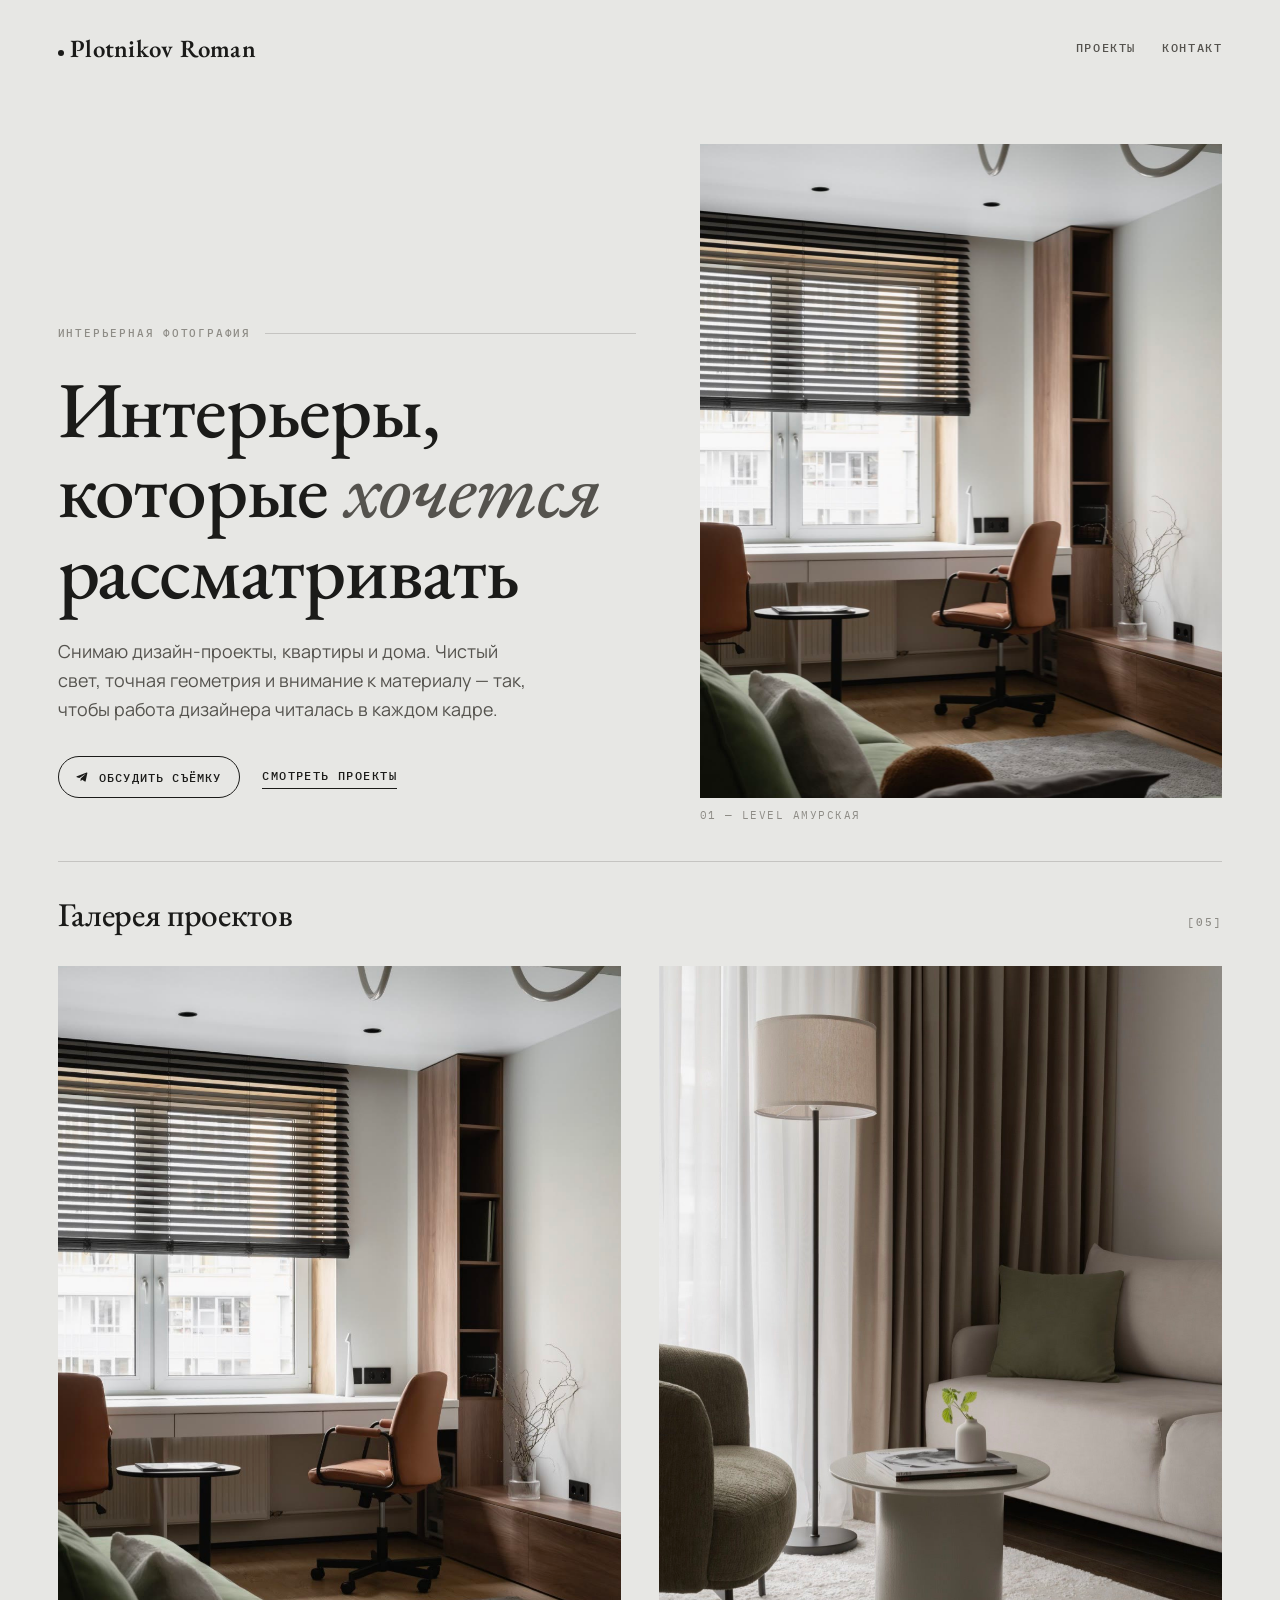
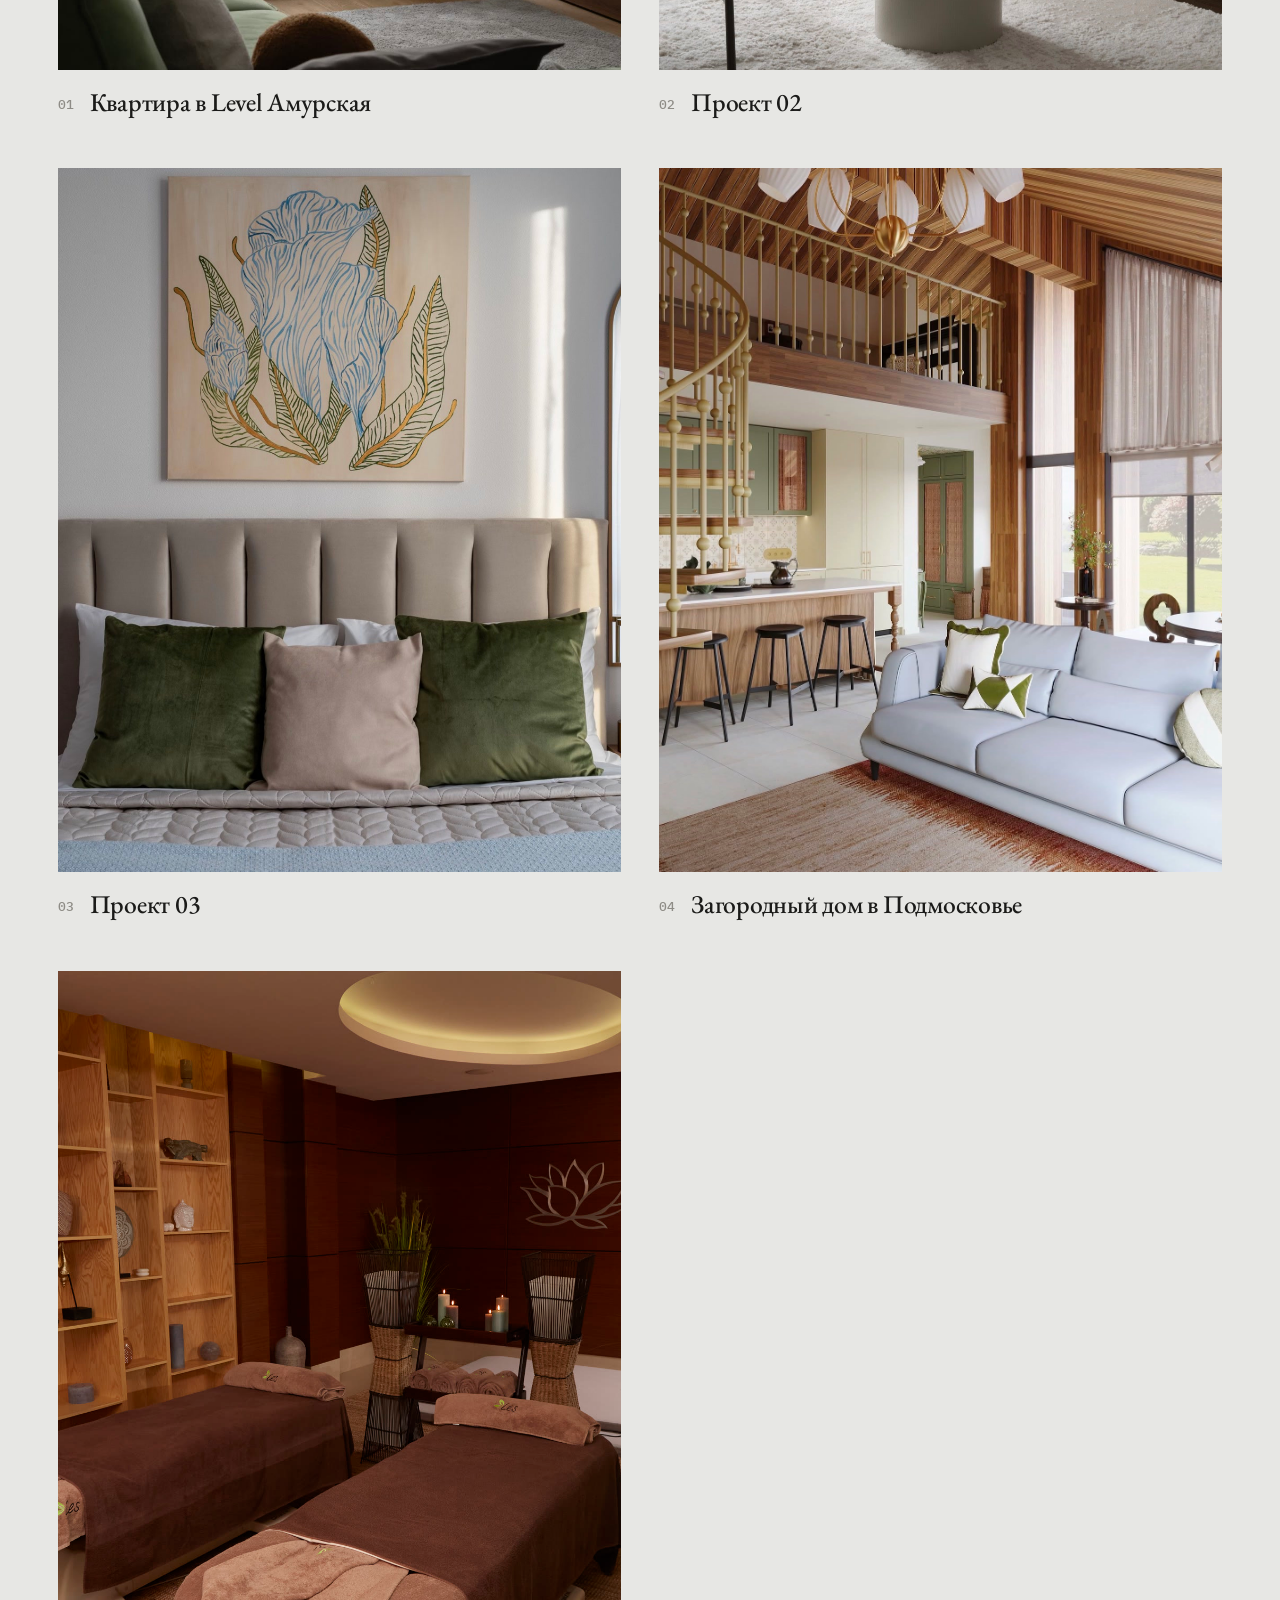
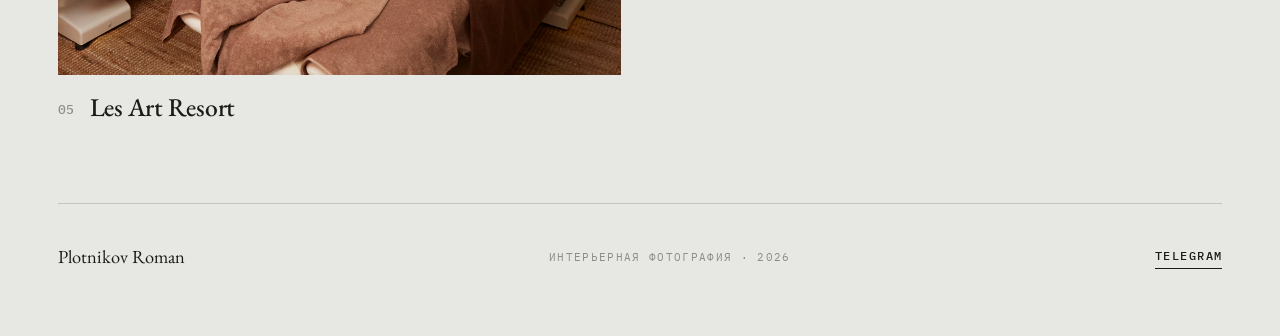
==== home/index.html @ 726be014 "/home: gallery of 5 projects, per-album orientation, section+footer - "Галерея проектов"; footer wor" ====
<!doctype html>
<html lang="ru">
<head>
<meta charset="utf-8">
<meta name="viewport" content="width=device-width, initial-scale=1">
<title>Plotnikov — интерьерная фотография</title>
<meta name="description" content="Интерьерная фотография: съёмка дизайн-проектов, квартир и интерьеров. Свет, геометрия, материал.">
<meta name="robots" content="noindex">
<link rel="preconnect" href="https://fonts.googleapis.com">
<link rel="preconnect" href="https://fonts.gstatic.com" crossorigin>
<link rel="stylesheet" href="https://fonts.googleapis.com/css2?family=EB+Garamond:ital,wght@0,400;0,500;0,600;1,400&family=IBM+Plex+Mono:wght@400;500&family=Manrope:wght@300;400;500;600&display=swap">
<style>
:root{
  --bg:#E7E7E4; --surface:#F2F2F0; --ink:#1B1B19; --ink-2:#55534E; --muted:#8E8C86;
  --line:rgba(20,18,15,.16); --line-2:rgba(20,18,15,.085);
  --serif:"EB Garamond",Georgia,serif;
  --sans:"Manrope",-apple-system,BlinkMacSystemFont,"Segoe UI",sans-serif;
  --mono:"IBM Plex Mono",ui-monospace,monospace;
  --ease:cubic-bezier(.22,.61,.36,1);
  --gut:clamp(20px,4.5vw,64px);
}
*{box-sizing:border-box}
html{-webkit-text-size-adjust:100%}
body{margin:0;background:var(--bg);color:var(--ink);font-family:var(--sans);font-weight:400;line-height:1.62;-webkit-font-smoothing:antialiased;overflow-x:hidden}
img{display:block;max-width:100%}
a{color:inherit;text-decoration:none}
h1,h2,h3{margin:0;font-weight:500;letter-spacing:-.01em}
:focus-visible{outline:2px solid var(--ink);outline-offset:3px}
.wrap{max-width:1280px;margin:0 auto;padding:0 var(--gut)}
.mono{font-family:var(--mono);font-size:.7rem;font-weight:500;letter-spacing:.16em;text-transform:uppercase;color:var(--muted)}
.serif{font-family:var(--serif)}
.rule{height:1px;background:var(--line);border:0;margin:0}

/* ===== masthead ===== */
.mast{display:flex;align-items:center;justify-content:space-between;padding:28px 0 22px;gap:16px}
.mast__brand{font-family:var(--serif);font-size:1.55rem;font-weight:600;letter-spacing:.01em}
.mast__brand a{display:inline-flex;align-items:baseline;gap:.5ch}
.mast__brand .dot{width:6px;height:6px;border-radius:50%;background:var(--ink);display:inline-block;transform:translateY(-1px)}
.mast__nav{display:flex;gap:26px;align-items:center}
.mast__nav a{font-family:var(--mono);font-size:.72rem;font-weight:500;letter-spacing:.14em;text-transform:uppercase;color:var(--ink-2);transition:color .2s}
.mast__nav a:hover{color:var(--ink)}

/* ===== hero ===== */
.hero{display:grid;grid-template-columns:1.05fr .95fr;gap:clamp(28px,5vw,72px);align-items:end;padding:clamp(30px,6vh,78px) 0 clamp(38px,7vh,90px)}
.hero__eye{margin-bottom:26px;display:flex;align-items:center;gap:14px}
.hero__eye::after{content:"";flex:1;height:1px;background:var(--line)}
.hero h1{font-family:var(--serif);font-weight:500;font-size:clamp(2.5rem,6.2vw,5.1rem);line-height:1.02;letter-spacing:-.015em;text-wrap:balance}
.hero h1 em{font-style:italic;color:var(--ink-2)}
.hero__lead{margin-top:26px;max-width:44ch;color:var(--ink-2);font-size:clamp(1rem,1.4vw,1.16rem)}
.hero__cta{margin-top:32px;display:flex;align-items:center;gap:22px;flex-wrap:wrap}
.hero__fig{position:relative}
.hero__fig img{width:100%;aspect-ratio:4/5;object-fit:cover;filter:saturate(1.03)}
.hero__cap{position:absolute;left:0;bottom:-26px;font-family:var(--mono);font-size:.66rem;letter-spacing:.14em;text-transform:uppercase;color:var(--muted)}

.link-underline{font-family:var(--mono);font-size:.74rem;font-weight:500;letter-spacing:.12em;text-transform:uppercase;color:var(--ink);position:relative;padding-bottom:4px}
.link-underline::after{content:"";position:absolute;left:0;right:0;bottom:0;height:1px;background:var(--ink);transform:scaleX(1);transform-origin:right;transition:transform .4s var(--ease)}
.link-underline:hover::after{transform:scaleX(0)}
.btn{display:inline-flex;align-items:center;gap:10px;font-family:var(--mono);font-size:.74rem;font-weight:500;letter-spacing:.1em;text-transform:uppercase;border:1px solid var(--ink);color:var(--ink);border-radius:999px;padding:.85em 1.5em;transition:background .25s,color .25s}
.btn:hover{background:var(--ink);color:var(--bg)}
.btn svg{width:1.05em;height:1.05em}

/* ===== projects ===== */
.sec-head{display:flex;align-items:baseline;justify-content:space-between;gap:16px;padding:26px 0 24px;border-top:1px solid var(--line)}
.sec-head h2{font-family:var(--serif);font-size:clamp(1.5rem,2.6vw,2.1rem);font-weight:500}
.projects{display:grid;grid-template-columns:repeat(2,1fr);gap:clamp(30px,4vw,56px) clamp(24px,3vw,44px);padding-bottom:clamp(50px,9vh,96px)}
.pcard{cursor:pointer;display:block;background:none;border:0;padding:0;font:inherit;color:inherit;text-align:left}
.pcard__ph{position:relative;overflow:hidden;background:var(--surface);aspect-ratio:4/5}
.pcard__ph img{width:100%;height:100%;object-fit:cover;transition:transform 1s var(--ease);filter:saturate(1.02)}
.pcard:hover .pcard__ph img{transform:scale(1.05)}
.pcard__ph .view{position:absolute;left:16px;bottom:16px;font-family:var(--mono);font-size:.68rem;letter-spacing:.12em;text-transform:uppercase;color:#fff;background:rgba(20,18,15,.55);backdrop-filter:blur(4px);padding:.5em .9em;border-radius:999px;opacity:0;transform:translateY(6px);transition:opacity .35s,transform .35s}
.pcard:hover .pcard__ph .view{opacity:1;transform:none}
.pcard__meta{display:grid;grid-template-columns:auto 1fr;gap:16px;align-items:start;margin-top:18px}
.pcard__idx{font-family:var(--mono);font-size:.82rem;font-weight:500;color:var(--muted);padding-top:6px}
.pcard__title{font-family:var(--serif);font-size:clamp(1.4rem,2vw,1.75rem);font-weight:500;line-height:1.15}
.pcard__sub{margin-top:6px;font-family:var(--mono);font-size:.7rem;letter-spacing:.12em;text-transform:uppercase;color:var(--muted)}
.pcard--soon{cursor:default}
.pcard--soon .pcard__ph{display:flex;align-items:center;justify-content:center;border:1px solid var(--line);background:transparent}
.pcard--soon .ph-txt{font-family:var(--mono);font-size:.72rem;letter-spacing:.14em;text-transform:uppercase;color:var(--muted)}

/* ===== footer ===== */
.foot{border-top:1px solid var(--line);padding:38px 0 64px;display:flex;flex-wrap:wrap;gap:18px 30px;align-items:center;justify-content:space-between}
.foot__l{font-family:var(--serif);font-size:1.15rem}
.foot__meta{font-family:var(--mono);font-size:.7rem;letter-spacing:.12em;text-transform:uppercase;color:var(--muted)}

/* ===== album view ===== */
#view{display:none}
body.in-album #home{display:none}
body.in-album #view{display:block}
.v-back{display:inline-flex;align-items:center;gap:10px;font-family:var(--mono);font-size:.72rem;font-weight:500;letter-spacing:.14em;text-transform:uppercase;color:var(--ink-2);padding:30px 0 0;transition:gap .25s,color .2s}
.v-back:hover{color:var(--ink);gap:14px}
.v-back svg{width:16px;height:16px}
.v-head{padding:34px 0 34px;display:grid;grid-template-columns:1fr;gap:0;border-bottom:1px solid var(--line);margin-bottom:clamp(24px,4vw,44px)}
.v-head .v-idx{margin-bottom:16px}
.v-head h1{font-family:var(--serif);font-size:clamp(2rem,4.4vw,3.4rem);font-weight:500;line-height:1.05;max-width:16ch}
.v-head .v-meta{margin:20px 0 0;font-family:var(--mono);font-size:.72rem;letter-spacing:.12em;text-transform:uppercase;color:var(--muted);display:flex;gap:22px;flex-wrap:wrap}
.v-head p{color:var(--ink-2);max-width:56ch;font-size:clamp(1rem,1.3vw,1.12rem);margin:22px 0 0}
.gallery{display:grid;grid-template-columns:repeat(2,1fr);gap:clamp(12px,1.5vw,20px);padding-bottom:24px}
.gallery figure{margin:0;position:relative;overflow:hidden;background:var(--surface);cursor:zoom-in;aspect-ratio:var(--ar,3/4)}
.gallery img{width:100%;height:100%;object-fit:cover;transition:transform 1s var(--ease)}
.gallery figure:hover img{transform:scale(1.04)}
.gallery figcaption{position:absolute;top:12px;left:12px;font-family:var(--mono);font-size:.64rem;letter-spacing:.1em;color:#fff;mix-blend-mode:difference;opacity:.85}
.v-cta{border-top:1px solid var(--line);margin-top:14px;padding:clamp(40px,7vh,72px) 0 clamp(56px,9vh,96px);text-align:center}
.v-cta h3{font-family:var(--serif);font-size:clamp(1.5rem,3vw,2.2rem);font-weight:500;margin-bottom:20px}

/* ===== lightbox ===== */
.lb{position:fixed;inset:0;z-index:100;background:rgba(22,20,16,.95);display:none;align-items:center;justify-content:center;padding:26px}
.lb.open{display:flex}
.lb img{max-width:92vw;max-height:88vh;object-fit:contain;box-shadow:0 30px 90px rgba(0,0,0,.55)}
.lb__btn{position:absolute;top:50%;transform:translateY(-50%);width:50px;height:50px;border-radius:50%;border:1px solid rgba(255,255,255,.3);background:transparent;color:#fff;cursor:pointer;display:flex;align-items:center;justify-content:center;transition:background .2s,border-color .2s}
.lb__btn:hover{background:rgba(255,255,255,.14);border-color:rgba(255,255,255,.6)}
.lb__btn svg{width:20px;height:20px}
.lb__prev{left:22px}.lb__next{right:22px}
.lb__close{top:22px;right:24px;transform:none;width:44px;height:44px}
.lb__count{position:absolute;bottom:24px;left:0;right:0;text-align:center;font-family:var(--mono);font-size:.72rem;letter-spacing:.18em;color:rgba(255,255,255,.7)}

/* ===== motion ===== */
[data-r]{opacity:0;transform:translateY(22px);transition:opacity .9s var(--ease),transform .9s var(--ease)}
[data-r].in{opacity:1;transform:none}
.load [data-load]{opacity:0;transform:translateY(16px)}
.load-go [data-load]{opacity:1;transform:none;transition:opacity 1s var(--ease),transform 1s var(--ease)}
[data-load="2"]{transition-delay:.08s!important}[data-load="3"]{transition-delay:.16s!important}[data-load="4"]{transition-delay:.24s!important}

@media (max-width:860px){
  .hero{grid-template-columns:1fr;gap:34px;align-items:start;padding-top:18px}
  .hero__fig{max-width:460px}
  .projects{grid-template-columns:1fr;gap:34px}
  .gallery{grid-template-columns:1fr;gap:12px}
  .mast__nav{gap:18px}
}
@media (max-width:520px){
  .hero__cta{gap:16px}
  .lb__prev{left:8px}.lb__next{right:8px}.lb__btn{width:42px;height:42px}
}
@media (prefers-reduced-motion:reduce){*{animation:none!important;transition:none!important}[data-r],.load [data-load]{opacity:1;transform:none}}
</style>
</head>
<body class="load">

<!-- ===================== HOME ===================== -->
<div id="home">
  <div class="wrap">
    <header class="mast">
      <div class="mast__brand" data-load="1"><a href="#" id="brandLink"><span class="dot"></span>Plotnikov Roman</a></div>
      <nav class="mast__nav" data-load="1">
        <a href="#projects">Проекты</a>
        <a href="https://t.me/akookoo" target="_blank" rel="noopener">Контакт</a>
      </nav>
    </header>
  </div>

  <div class="wrap">
    <section class="hero">
      <div>
        <div class="hero__eye mono" data-load="2">Интерьерная фотография</div>
        <h1 data-load="2">Интерьеры, которые <em>хочется</em> рассматривать</h1>
        <p class="hero__lead" data-load="3">Снимаю дизайн-проекты, квартиры и дома. Чистый свет, точная геометрия и внимание к материалу — так, чтобы работа дизайнера читалась в каждом кадре.</p>
        <div class="hero__cta" data-load="4">
          <a class="btn" href="https://t.me/akookoo" target="_blank" rel="noopener">
            <svg viewBox="0 0 24 24" fill="currentColor"><path d="M21.9 4.3 18.7 19.5c-.24 1.06-.87 1.32-1.76.82l-4.86-3.58-2.35 2.26c-.26.26-.48.48-.98.48l.35-4.94 9-8.13c.39-.35-.09-.54-.6-.2L6.4 13.4l-4.8-1.5c-1.04-.33-1.06-1.04.22-1.54L20.6 2.9c.87-.32 1.63.2 1.3 1.4z"/></svg>
            Обсудить съёмку
          </a>
          <a class="link-underline" href="#projects">Смотреть проекты</a>
        </div>
      </div>
      <figure class="hero__fig" data-load="3" style="margin:0">
        <img src="img/foto-01.jpg" alt="Интерьер — кабинет-ниша у окна">
        <figcaption class="hero__cap">01 — Level Амурская</figcaption>
      </figure>
    </section>
  </div>

  <div class="wrap" id="projects">
    <div class="sec-head">
      <h2>Галерея проектов</h2>
      <span class="mono" id="pCount"></span>
    </div>
    <div class="projects" id="projectsGrid"></div>
  </div>

  <div class="wrap">
    <footer class="foot">
      <div class="foot__l">Plotnikov Roman</div>
      <div class="foot__meta">Интерьерная фотография · <span id="year"></span></div>
      <a class="link-underline" href="https://t.me/akookoo" target="_blank" rel="noopener">Telegram</a>
    </footer>
  </div>
</div>

<!-- ===================== ALBUM VIEW ===================== -->
<div id="view">
  <div class="wrap">
    <a class="v-back" href="#projects" id="backBtn">
      <svg viewBox="0 0 24 24" fill="none" stroke="currentColor" stroke-width="1.6" stroke-linecap="round" stroke-linejoin="round"><path d="M19 12H5M11 6l-6 6 6 6"/></svg>
      Все проекты
    </a>
    <div class="v-head">
      <div class="v-idx mono" id="vIdx"></div>
      <h1 id="vTitle"></h1>
      <div class="v-meta" id="vMeta"></div>
      <p id="vDesc"></p>
    </div>
    <div class="gallery" id="gallery"></div>
    <div class="v-cta">
      <h3>Съёмки под ключ</h3>
      <a class="btn" href="https://t.me/akookoo" target="_blank" rel="noopener">
        <svg viewBox="0 0 24 24" fill="currentColor"><path d="M21.9 4.3 18.7 19.5c-.24 1.06-.87 1.32-1.76.82l-4.86-3.58-2.35 2.26c-.26.26-.48.48-.98.48l.35-4.94 9-8.13c.39-.35-.09-.54-.6-.2L6.4 13.4l-4.8-1.5c-1.04-.33-1.06-1.04.22-1.54L20.6 2.9c.87-.32 1.63.2 1.3 1.4z"/></svg>
        Написать в Telegram
      </a>
    </div>
  </div>
</div>

<!-- ===================== LIGHTBOX ===================== -->
<div class="lb" id="lb" aria-hidden="true">
  <button class="lb__btn lb__close" id="lbClose" aria-label="Закрыть"><svg viewBox="0 0 24 24" fill="none" stroke="currentColor" stroke-width="1.6" stroke-linecap="round"><path d="M6 6l12 12M18 6L6 18"/></svg></button>
  <button class="lb__btn lb__prev" id="lbPrev" aria-label="Предыдущий кадр"><svg viewBox="0 0 24 24" fill="none" stroke="currentColor" stroke-width="1.6" stroke-linecap="round" stroke-linejoin="round"><path d="M15 6l-6 6 6 6"/></svg></button>
  <img id="lbImg" alt="">
  <button class="lb__btn lb__next" id="lbNext" aria-label="Следующий кадр"><svg viewBox="0 0 24 24" fill="none" stroke="currentColor" stroke-width="1.6" stroke-linecap="round" stroke-linejoin="round"><path d="M9 6l6 6-6 6"/></svg></button>
  <div class="lb__count" id="lbCount"></div>
</div>

<script>
(function(){
  var ALBUMS=[
    { slug:'level-amurskaya', idx:'01', title:'Квартира в Level Амурская', ratio:'3/4', meta:[], desc:'',
      cover:'img/foto-01.jpg',
      photos:['img/foto-01.jpg','img/foto-02.jpg','img/foto-03.jpg','img/foto-04.jpg','img/foto-05.jpg','img/foto-06.jpg','img/foto-07.jpg','img/foto-08.jpg','img/foto-09.jpg'] },
    { slug:'project-2', idx:'02', title:'Проект 02', ratio:'3/4', meta:[], desc:'',
      cover:'img/p1-01.jpg',
      photos:['img/p1-01.jpg','img/p1-02.jpg','img/p1-03.jpg','img/p1-04.jpg'] },
    { slug:'project-3', idx:'03', title:'Проект 03', ratio:'3/2', meta:[], desc:'',
      cover:'img/p2-01.jpg',
      photos:['img/p2-01.jpg','img/p2-02.jpg','img/p2-03.jpg','img/p2-04.jpg'] },
    { slug:'zagorodnyy-dom', idx:'04', title:'Загородный дом в Подмосковье', ratio:'4/5', meta:[], desc:'',
      cover:'img/p3-01.jpg',
      photos:['img/p3-01.jpg','img/p3-02.jpg','img/p3-03.jpg','img/p3-04.jpg','img/p3-05.jpg','img/p3-06.jpg','img/p3-07.jpg','img/p3-08.jpg'] },
    { slug:'les-art-resort', idx:'05', title:'Les Art Resort', ratio:'3/2', meta:[], desc:'',
      cover:'img/les-05.jpg',
      photos:['img/les-01.jpg','img/les-02.jpg','img/les-03.jpg','img/les-04.jpg','img/les-05.jpg','img/les-06.jpg','img/les-07.jpg','img/les-08.jpg','img/les-09.jpg','img/les-10.jpg','img/les-11.jpg','img/les-12.jpg'] }
  ];

  var grid=document.getElementById('projectsGrid'), gallery=document.getElementById('gallery');
  document.getElementById('year').textContent=new Date().getFullYear();
  document.getElementById('pCount').textContent='['+String(ALBUMS.length).padStart(2,'0')+']';

  ALBUMS.forEach(function(a){
    var b=document.createElement('a');
    b.className='pcard'; b.href='#/'+a.slug; b.setAttribute('data-r','');
    b.innerHTML='<div class="pcard__ph"><img loading="lazy" src="'+a.cover+'" alt="'+a.title+'"><span class="view">Смотреть проект →</span></div>'+
      '<div class="pcard__meta"><div class="pcard__idx">'+a.idx+'</div><div>'+
      '<h3 class="pcard__title">'+a.title+'</h3>'+
      ((a.meta&&a.meta.length)?'<div class="pcard__sub">'+a.meta.join(' · ')+'</div>':'')+'</div></div>';
    grid.appendChild(b);
  });

  /* ROUTER */
  var rm=matchMedia('(prefers-reduced-motion:reduce)').matches, cur=null;
  function bySlug(s){for(var i=0;i<ALBUMS.length;i++)if(ALBUMS[i].slug===s)return ALBUMS[i];return null;}
  function openAlbum(a){
    cur=a;
    gallery.style.setProperty('--ar',a.ratio||'3/4');
    document.getElementById('vIdx').textContent='Проект '+a.idx;
    document.getElementById('vTitle').textContent=a.title;
    var vm=document.getElementById('vMeta');
    if(a.meta&&a.meta.length){vm.innerHTML=a.meta.map(function(m){return '<span>'+m+'</span>';}).join('');vm.style.display='';}else{vm.innerHTML='';vm.style.display='none';}
    var vd=document.getElementById('vDesc');
    if(a.desc){vd.textContent=a.desc;vd.style.display='';}else{vd.textContent='';vd.style.display='none';}
    gallery.innerHTML='';
    a.photos.forEach(function(src,i){
      var fig=document.createElement('figure');
      fig.innerHTML='<img loading="lazy" src="'+src+'" alt="'+a.title+' — кадр '+(i+1)+'"><figcaption>'+String(i+1).padStart(2,'0')+'</figcaption>';
      fig.addEventListener('click',function(){openLB(i);});
      gallery.appendChild(fig);
    });
    document.body.classList.add('in-album'); window.scrollTo(0,0);
  }
  function showHome(){document.body.classList.remove('in-album');cur=null;}
  function route(){
    var h=location.hash.replace(/^#\/?/,''); var a=bySlug(h);
    if(a)openAlbum(a);
    else{showHome();if(h==='projects'){var el=document.getElementById('projects');if(el)setTimeout(function(){el.scrollIntoView({behavior:rm?'auto':'smooth'});},30);}}
  }
  window.addEventListener('hashchange',route); route();

  /* smooth in-page nav (prevents native anchor teleport) */
  function goProjects(){
    var wasAlbum=document.body.classList.contains('in-album');
    if(wasAlbum)showHome();
    if(location.hash!=='#projects'&&history.replaceState)history.replaceState(null,'','#projects');
    var el=document.getElementById('projects');
    if(el)setTimeout(function(){el.scrollIntoView({behavior:rm?'auto':'smooth',block:'start'});},wasAlbum?60:0);
  }
  Array.prototype.forEach.call(document.querySelectorAll('a[href="#projects"]'),function(a){
    a.addEventListener('click',function(e){e.preventDefault();goProjects();});
  });
  var brandLink=document.getElementById('brandLink');
  if(brandLink)brandLink.addEventListener('click',function(e){e.preventDefault();if(document.body.classList.contains('in-album'))showHome();if(history.replaceState)history.replaceState(null,'',location.pathname+location.search);window.scrollTo({top:0,behavior:rm?'auto':'smooth'});});

  /* LIGHTBOX */
  var lb=document.getElementById('lb'), lbImg=document.getElementById('lbImg'), lbCount=document.getElementById('lbCount'), idx=0;
  function render(){if(!cur)return;idx=(idx+cur.photos.length)%cur.photos.length;lbImg.src=cur.photos[idx];lbImg.alt=cur.title+' — кадр '+(idx+1);lbCount.textContent=String(idx+1).padStart(2,'0')+' / '+String(cur.photos.length).padStart(2,'0');}
  function openLB(i){if(!cur)return;idx=i;render();lb.classList.add('open');lb.setAttribute('aria-hidden','false');document.body.style.overflow='hidden';}
  function closeLB(){lb.classList.remove('open');lb.setAttribute('aria-hidden','true');document.body.style.overflow='';}
  function next(){idx++;render();} function prev(){idx--;render();}
  document.getElementById('lbClose').addEventListener('click',closeLB);
  document.getElementById('lbNext').addEventListener('click',function(e){e.stopPropagation();next();});
  document.getElementById('lbPrev').addEventListener('click',function(e){e.stopPropagation();prev();});
  lb.addEventListener('click',function(e){if(e.target===lb)closeLB();});
  document.addEventListener('keydown',function(e){if(!lb.classList.contains('open'))return;if(e.key==='Escape')closeLB();else if(e.key==='ArrowRight')next();else if(e.key==='ArrowLeft')prev();});

  /* motion */
  function revealAll(){document.body.classList.add('load-go');document.querySelectorAll('[data-r]').forEach(function(el){el.classList.add('in');});}
  if(rm){revealAll();}
  else{
    requestAnimationFrame(function(){document.body.classList.add('load-go');});
    if('IntersectionObserver' in window){
      var io=new IntersectionObserver(function(es){es.forEach(function(en){if(en.isIntersecting){en.target.classList.add('in');io.unobserve(en.target);}});},{threshold:.12,rootMargin:'0px 0px -6% 0px'});
      document.querySelectorAll('[data-r]').forEach(function(el){io.observe(el);});
    }else{document.querySelectorAll('[data-r]').forEach(function(el){el.classList.add('in');});}
    /* safety net: never leave content invisible (background tabs pause rAF + IntersectionObserver) */
    setTimeout(revealAll,1400);
  }
})();
</script>
</body>
</html>
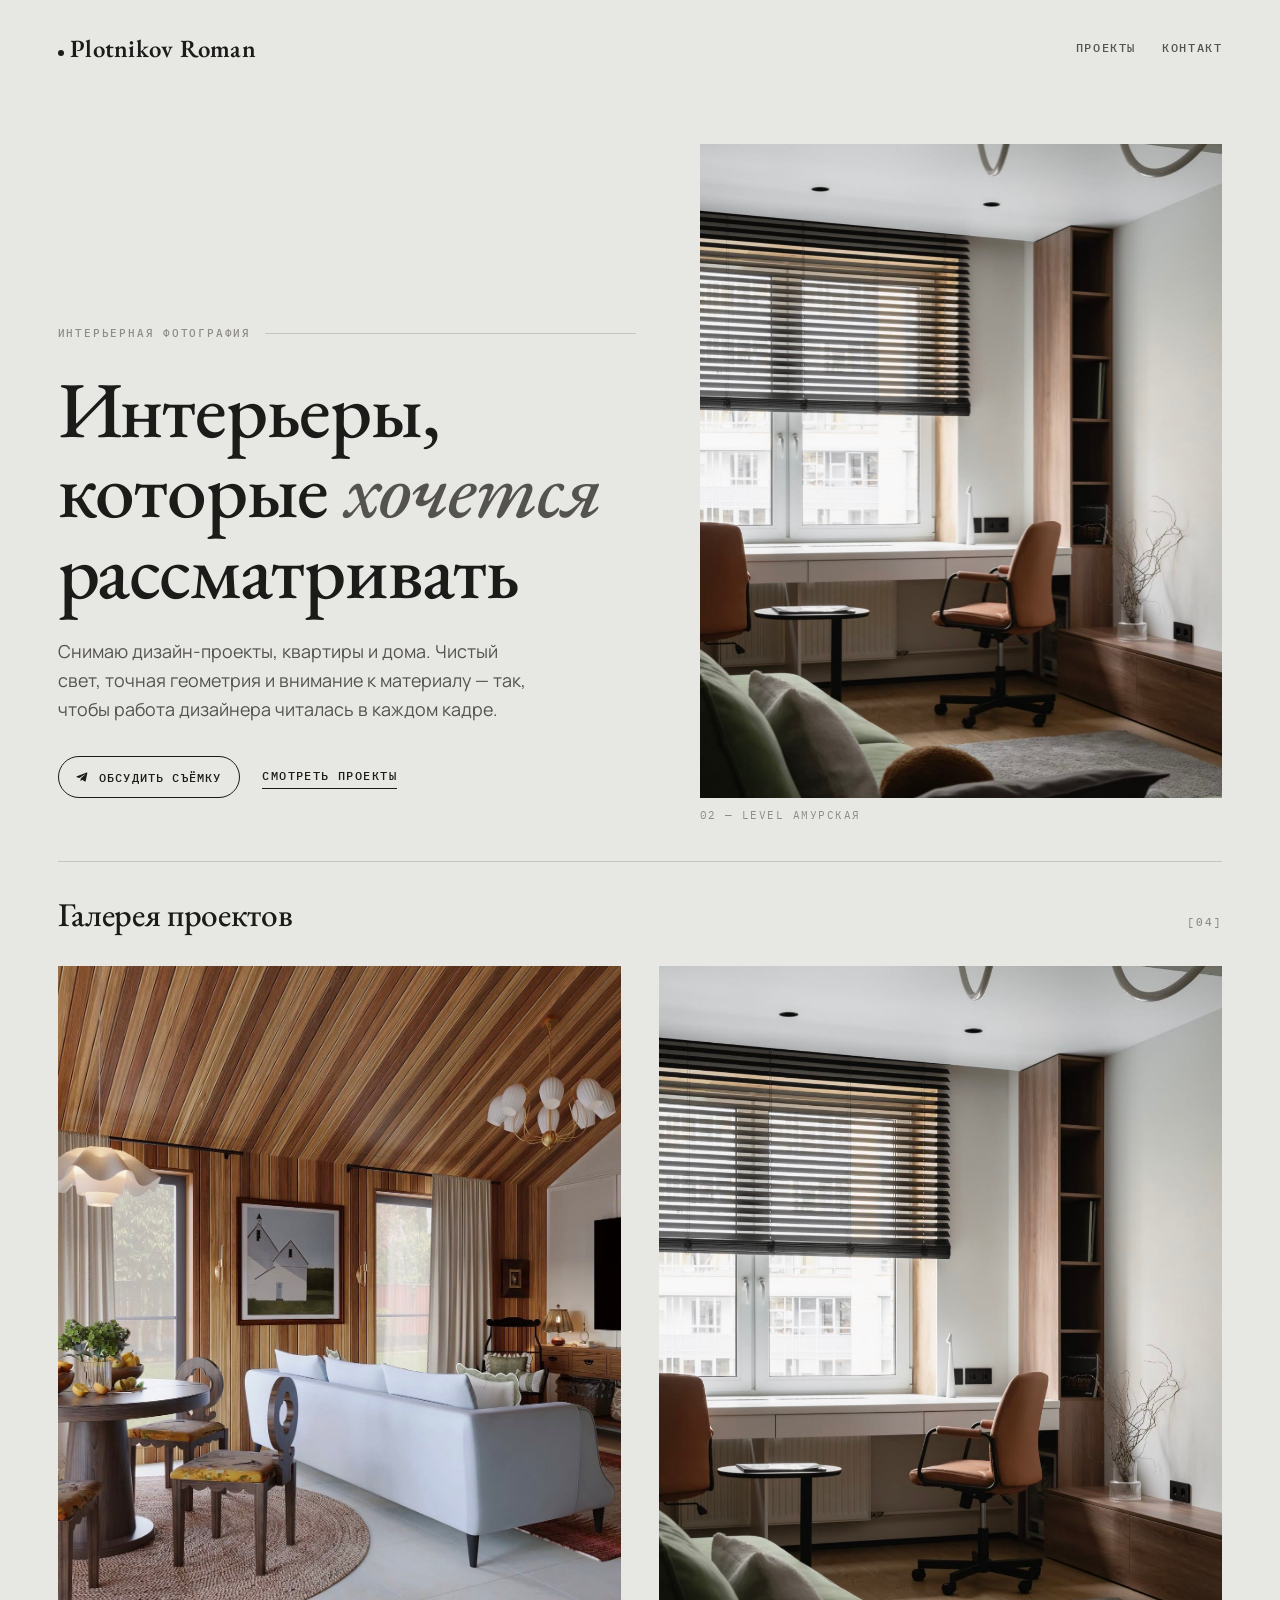
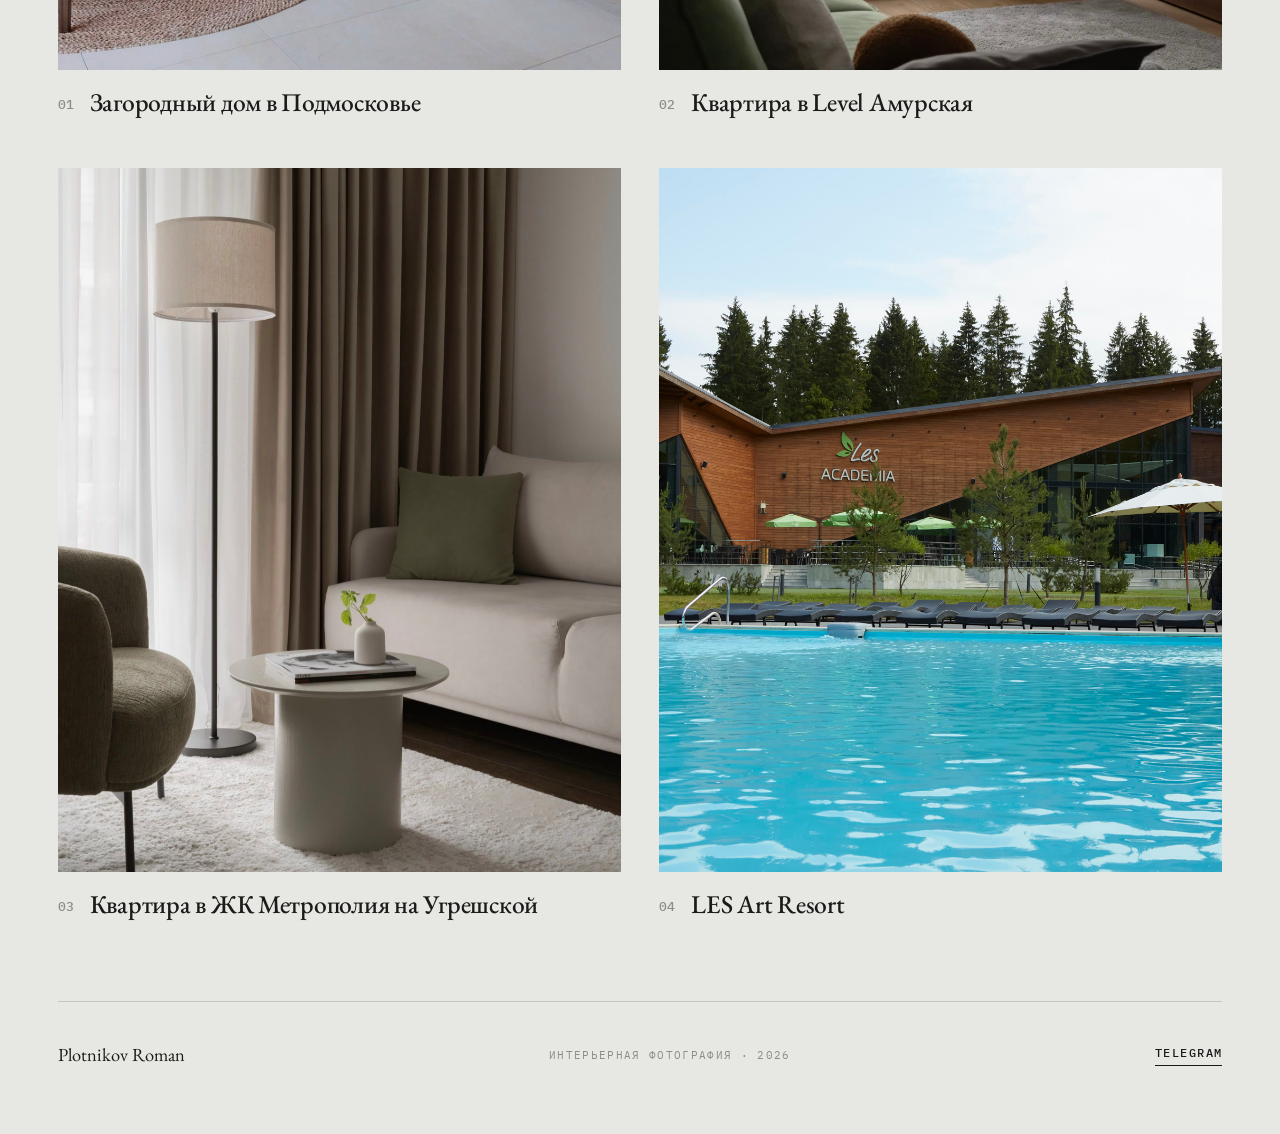
==== commit 9f5f5c5f: "/home: finalize project names, order, covers, masonry gallery - Merge folders 1+2 → "Квартира в ЖК М" ====
--- a/home/index.html
+++ b/home/index.html
@@ -94,9 +94,9 @@
 .v-head h1{font-family:var(--serif);font-size:clamp(2rem,4.4vw,3.4rem);font-weight:500;line-height:1.05;max-width:16ch}
 .v-head .v-meta{margin:20px 0 0;font-family:var(--mono);font-size:.72rem;letter-spacing:.12em;text-transform:uppercase;color:var(--muted);display:flex;gap:22px;flex-wrap:wrap}
 .v-head p{color:var(--ink-2);max-width:56ch;font-size:clamp(1rem,1.3vw,1.12rem);margin:22px 0 0}
-.gallery{display:grid;grid-template-columns:repeat(2,1fr);gap:clamp(12px,1.5vw,20px);padding-bottom:24px}
-.gallery figure{margin:0;position:relative;overflow:hidden;background:var(--surface);cursor:zoom-in;aspect-ratio:var(--ar,3/4)}
-.gallery img{width:100%;height:100%;object-fit:cover;transition:transform 1s var(--ease)}
+.gallery{column-count:2;column-gap:clamp(12px,1.5vw,20px);padding-bottom:24px}
+.gallery figure{break-inside:avoid;margin:0 0 clamp(12px,1.5vw,20px);position:relative;overflow:hidden;background:var(--surface);cursor:zoom-in}
+.gallery img{width:100%;height:auto;display:block;transition:transform 1s var(--ease)}
 .gallery figure:hover img{transform:scale(1.04)}
 .gallery figcaption{position:absolute;top:12px;left:12px;font-family:var(--mono);font-size:.64rem;letter-spacing:.1em;color:#fff;mix-blend-mode:difference;opacity:.85}
 .v-cta{border-top:1px solid var(--line);margin-top:14px;padding:clamp(40px,7vh,72px) 0 clamp(56px,9vh,96px);text-align:center}
@@ -124,7 +124,7 @@
   .hero{grid-template-columns:1fr;gap:34px;align-items:start;padding-top:18px}
   .hero__fig{max-width:460px}
   .projects{grid-template-columns:1fr;gap:34px}
-  .gallery{grid-template-columns:1fr;gap:12px}
+  .gallery{column-count:1}
   .mast__nav{gap:18px}
 }
 @media (max-width:520px){
@@ -164,7 +164,7 @@
       </div>
       <figure class="hero__fig" data-load="3" style="margin:0">
         <img src="img/foto-01.jpg" alt="Интерьер — кабинет-ниша у окна">
-        <figcaption class="hero__cap">01 — Level Амурская</figcaption>
+        <figcaption class="hero__cap">02 — Level Амурская</figcaption>
       </figure>
     </section>
   </div>
@@ -222,21 +222,18 @@
 <script>
 (function(){
   var ALBUMS=[
-    { slug:'level-amurskaya', idx:'01', title:'Квартира в Level Амурская', ratio:'3/4', meta:[], desc:'',
+    { slug:'zagorodnyy-dom', idx:'01', title:'Загородный дом в Подмосковье', meta:[], desc:'',
+      cover:'img/p3-05.jpg',
+      photos:['img/p3-01.jpg','img/p3-02.jpg','img/p3-03.jpg','img/p3-04.jpg','img/p3-05.jpg','img/p3-06.jpg','img/p3-07.jpg','img/p3-08.jpg'] },
+    { slug:'level-amurskaya', idx:'02', title:'Квартира в Level Амурская', meta:[], desc:'',
       cover:'img/foto-01.jpg',
       photos:['img/foto-01.jpg','img/foto-02.jpg','img/foto-03.jpg','img/foto-04.jpg','img/foto-05.jpg','img/foto-06.jpg','img/foto-07.jpg','img/foto-08.jpg','img/foto-09.jpg'] },
-    { slug:'project-2', idx:'02', title:'Проект 02', ratio:'3/4', meta:[], desc:'',
+    { slug:'metropoliya-ugreshskaya', idx:'03', title:'Квартира в ЖК Метрополия на Угрешской', meta:[], desc:'',
       cover:'img/p1-01.jpg',
-      photos:['img/p1-01.jpg','img/p1-02.jpg','img/p1-03.jpg','img/p1-04.jpg'] },
-    { slug:'project-3', idx:'03', title:'Проект 03', ratio:'3/2', meta:[], desc:'',
-      cover:'img/p2-01.jpg',
-      photos:['img/p2-01.jpg','img/p2-02.jpg','img/p2-03.jpg','img/p2-04.jpg'] },
-    { slug:'zagorodnyy-dom', idx:'04', title:'Загородный дом в Подмосковье', ratio:'4/5', meta:[], desc:'',
-      cover:'img/p3-01.jpg',
-      photos:['img/p3-01.jpg','img/p3-02.jpg','img/p3-03.jpg','img/p3-04.jpg','img/p3-05.jpg','img/p3-06.jpg','img/p3-07.jpg','img/p3-08.jpg'] },
-    { slug:'les-art-resort', idx:'05', title:'Les Art Resort', ratio:'3/2', meta:[], desc:'',
-      cover:'img/les-05.jpg',
-      photos:['img/les-01.jpg','img/les-02.jpg','img/les-03.jpg','img/les-04.jpg','img/les-05.jpg','img/les-06.jpg','img/les-07.jpg','img/les-08.jpg','img/les-09.jpg','img/les-10.jpg','img/les-11.jpg','img/les-12.jpg'] }
+      photos:['img/p1-01.jpg','img/p1-02.jpg','img/p1-03.jpg','img/p1-04.jpg','img/p2-01.jpg','img/p2-02.jpg','img/p2-03.jpg','img/p2-04.jpg'] },
+    { slug:'les-art-resort', idx:'04', title:'LES Art Resort', meta:[], desc:'',
+      cover:'img/les-12.jpg',
+      photos:['img/les-01.jpg','img/les-03.jpg','img/les-04.jpg','img/les-06.jpg','img/les-07.jpg','img/les-08.jpg','img/les-09.jpg','img/les-10.jpg','img/les-12.jpg'] }
   ];
 
   var grid=document.getElementById('projectsGrid'), gallery=document.getElementById('gallery');
@@ -258,7 +255,6 @@
   function bySlug(s){for(var i=0;i<ALBUMS.length;i++)if(ALBUMS[i].slug===s)return ALBUMS[i];return null;}
   function openAlbum(a){
     cur=a;
-    gallery.style.setProperty('--ar',a.ratio||'3/4');
     document.getElementById('vIdx').textContent='Проект '+a.idx;
     document.getElementById('vTitle').textContent=a.title;
     var vm=document.getElementById('vMeta');
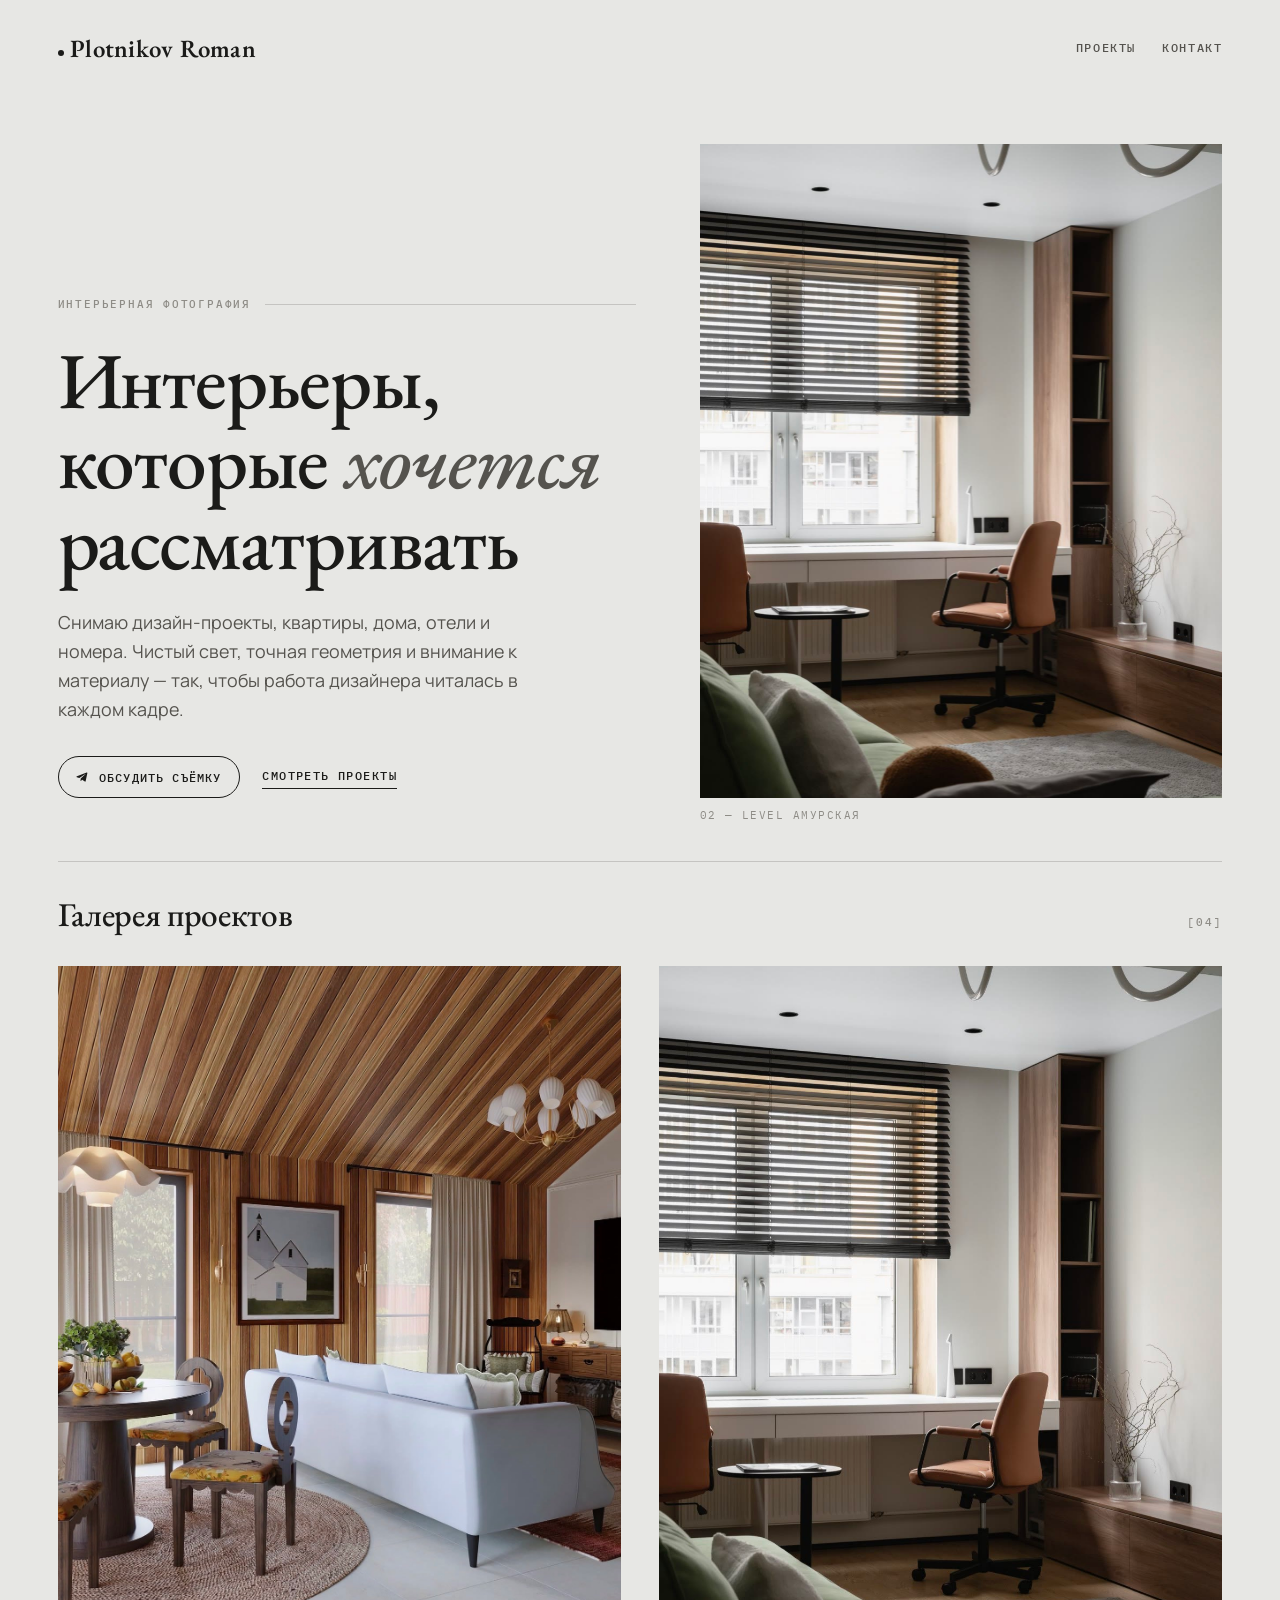
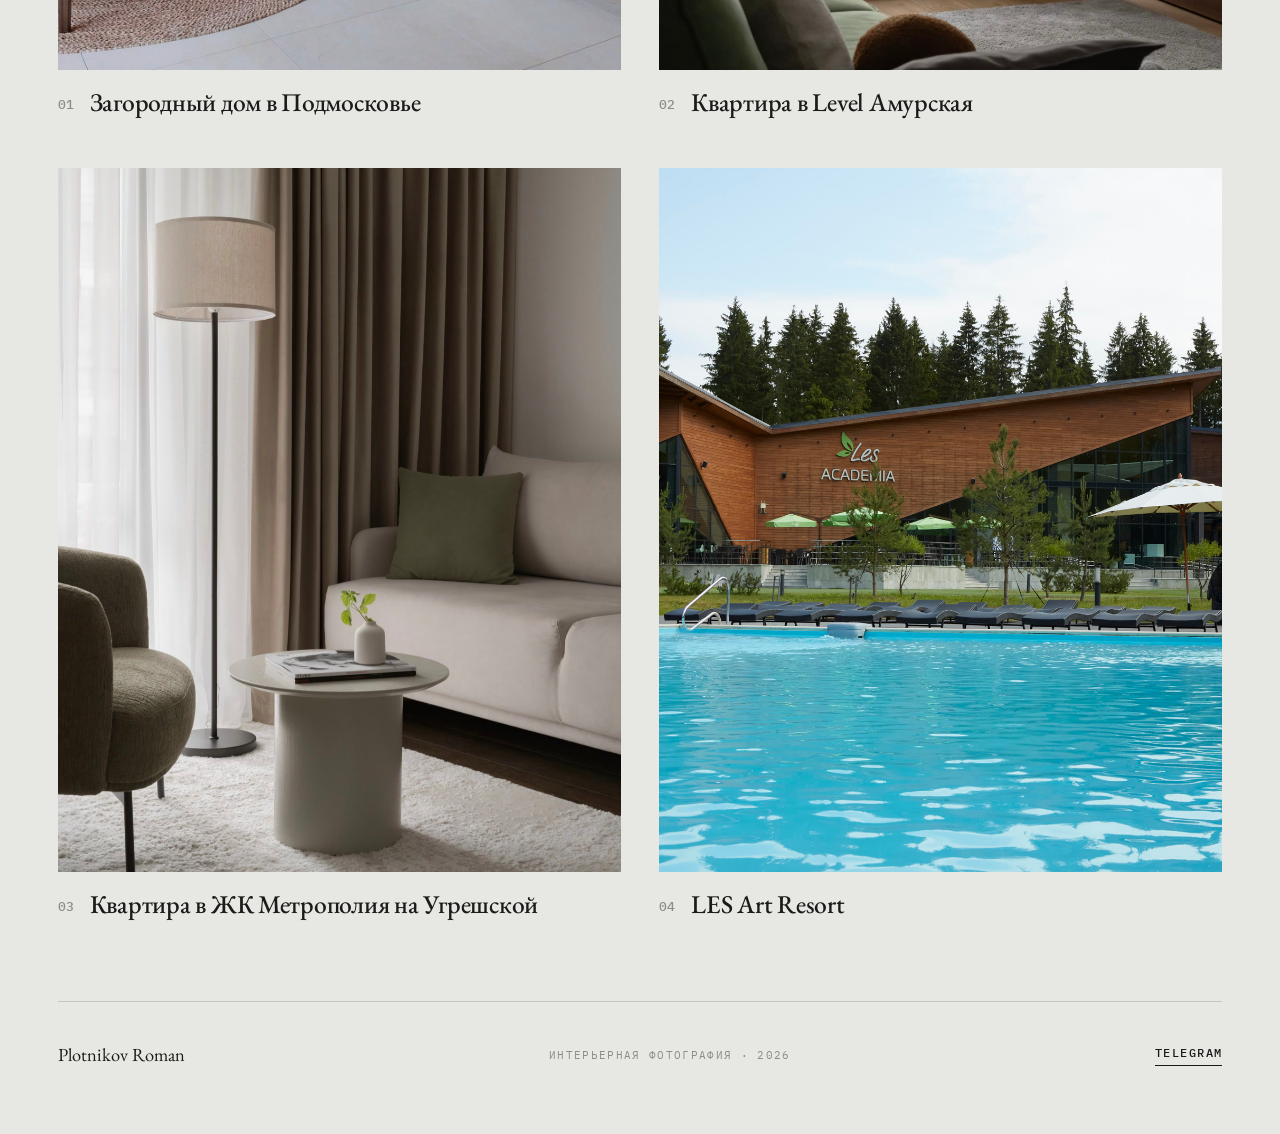
==== commit 6dd807e3: "/home: hero intro now mentions hotels and rooms Co-Authored-By: Claude Opus 4.8 <noreply@anthropic.c" ====
--- a/home/index.html
+++ b/home/index.html
@@ -153,7 +153,7 @@
       <div>
         <div class="hero__eye mono" data-load="2">Интерьерная фотография</div>
         <h1 data-load="2">Интерьеры, которые <em>хочется</em> рассматривать</h1>
-        <p class="hero__lead" data-load="3">Снимаю дизайн-проекты, квартиры и дома. Чистый свет, точная геометрия и внимание к материалу — так, чтобы работа дизайнера читалась в каждом кадре.</p>
+        <p class="hero__lead" data-load="3">Снимаю дизайн-проекты, квартиры, дома, отели и номера. Чистый свет, точная геометрия и внимание к материалу — так, чтобы работа дизайнера читалась в каждом кадре.</p>
         <div class="hero__cta" data-load="4">
           <a class="btn" href="https://t.me/akookoo" target="_blank" rel="noopener">
             <svg viewBox="0 0 24 24" fill="currentColor"><path d="M21.9 4.3 18.7 19.5c-.24 1.06-.87 1.32-1.76.82l-4.86-3.58-2.35 2.26c-.26.26-.48.48-.98.48l.35-4.94 9-8.13c.39-.35-.09-.54-.6-.2L6.4 13.4l-4.8-1.5c-1.04-.33-1.06-1.04.22-1.54L20.6 2.9c.87-.32 1.63.2 1.3 1.4z"/></svg>
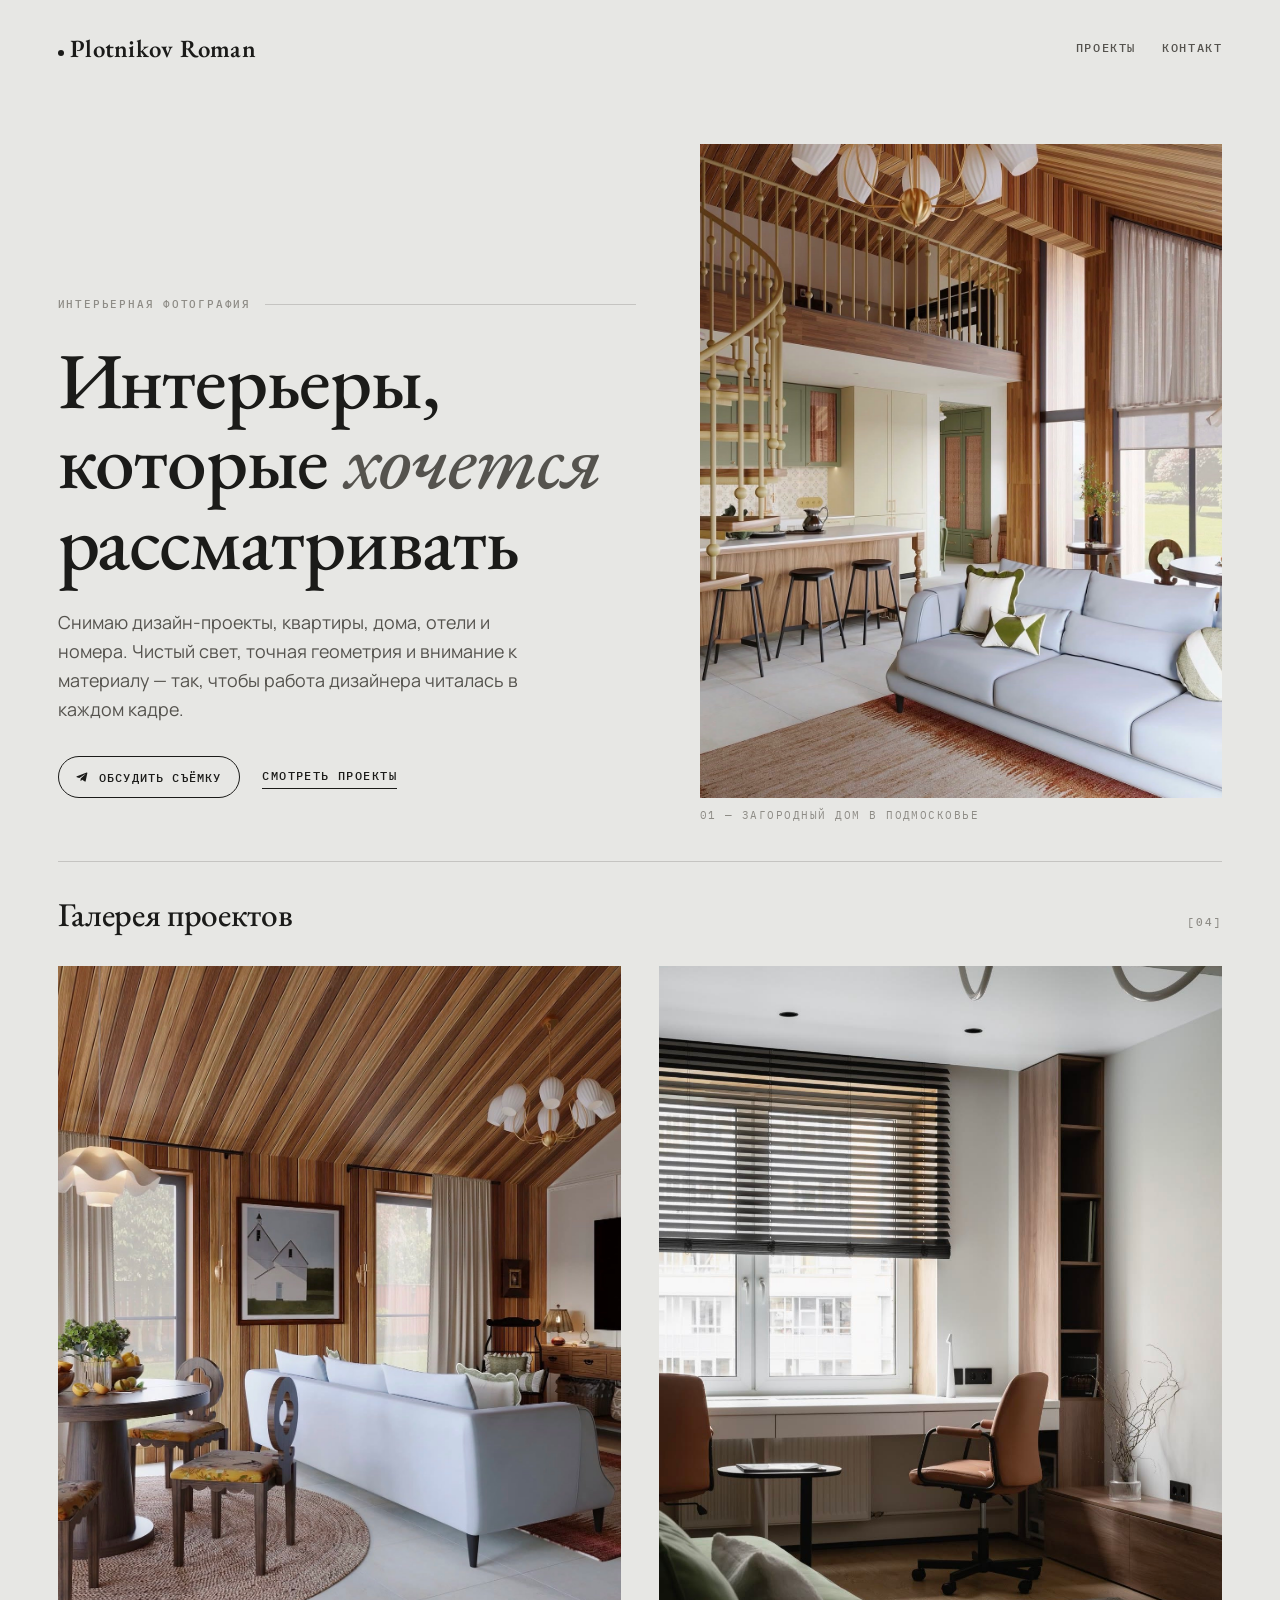
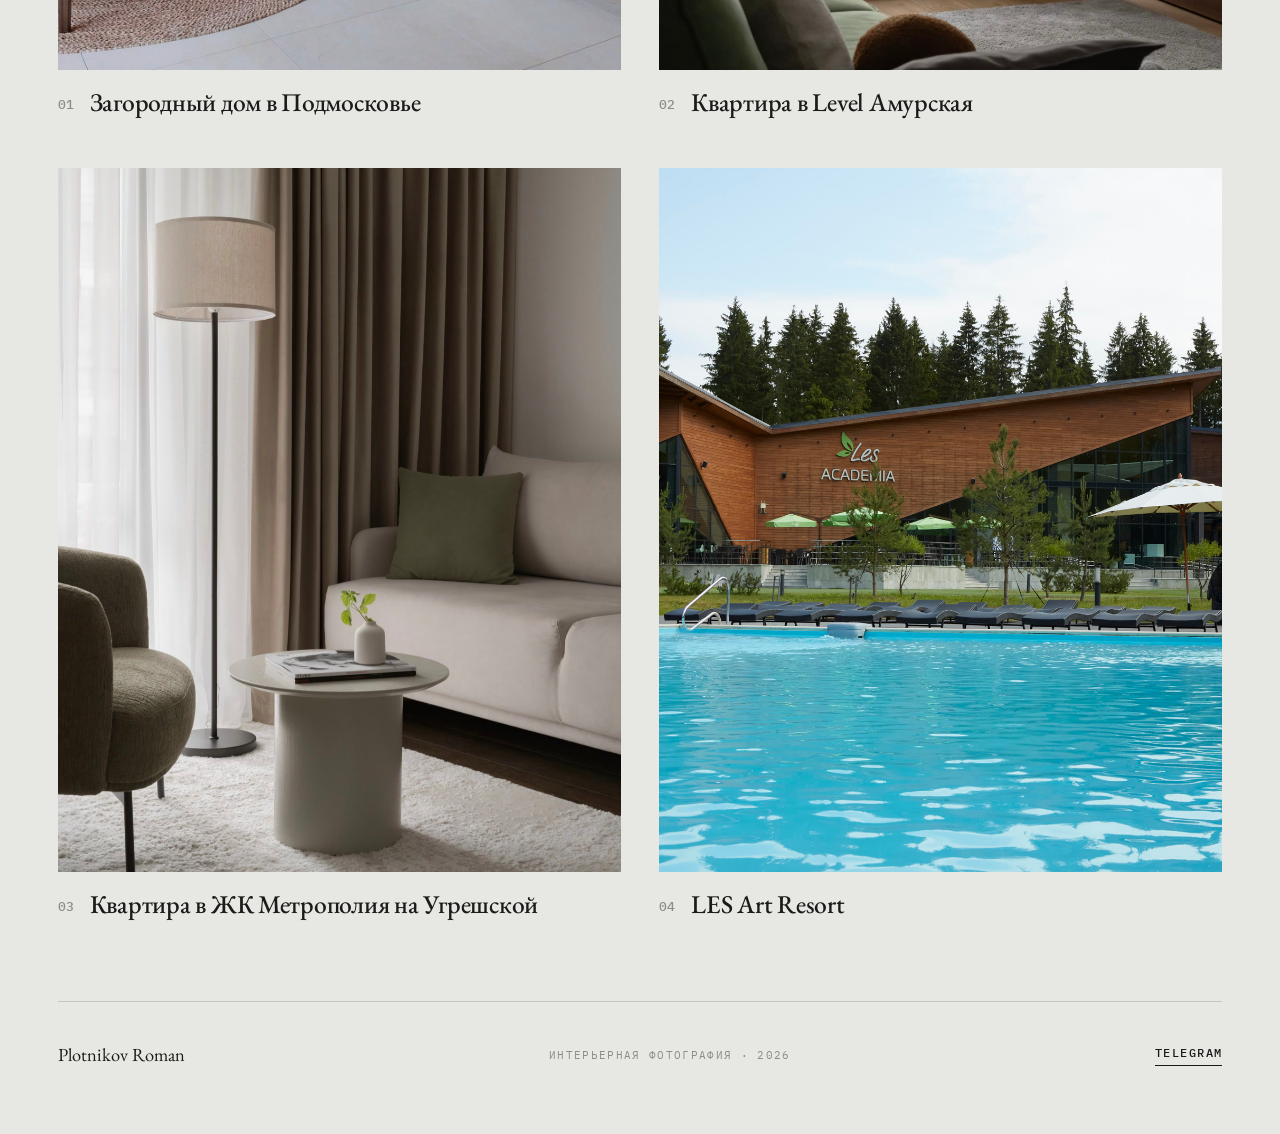
==== commit 2d20d6b4: "/home: hero image → first photo of Загородный дом Co-Authored-By: Claude Opus 4.8 <noreply@anthropic" ====
--- a/home/index.html
+++ b/home/index.html
@@ -163,8 +163,8 @@
         </div>
       </div>
       <figure class="hero__fig" data-load="3" style="margin:0">
-        <img src="img/foto-01.jpg" alt="Интерьер — кабинет-ниша у окна">
-        <figcaption class="hero__cap">02 — Level Амурская</figcaption>
+        <img src="img/p3-01.jpg" alt="Интерьер загородного дома в Подмосковье">
+        <figcaption class="hero__cap">01 — Загородный дом в Подмосковье</figcaption>
       </figure>
     </section>
   </div>
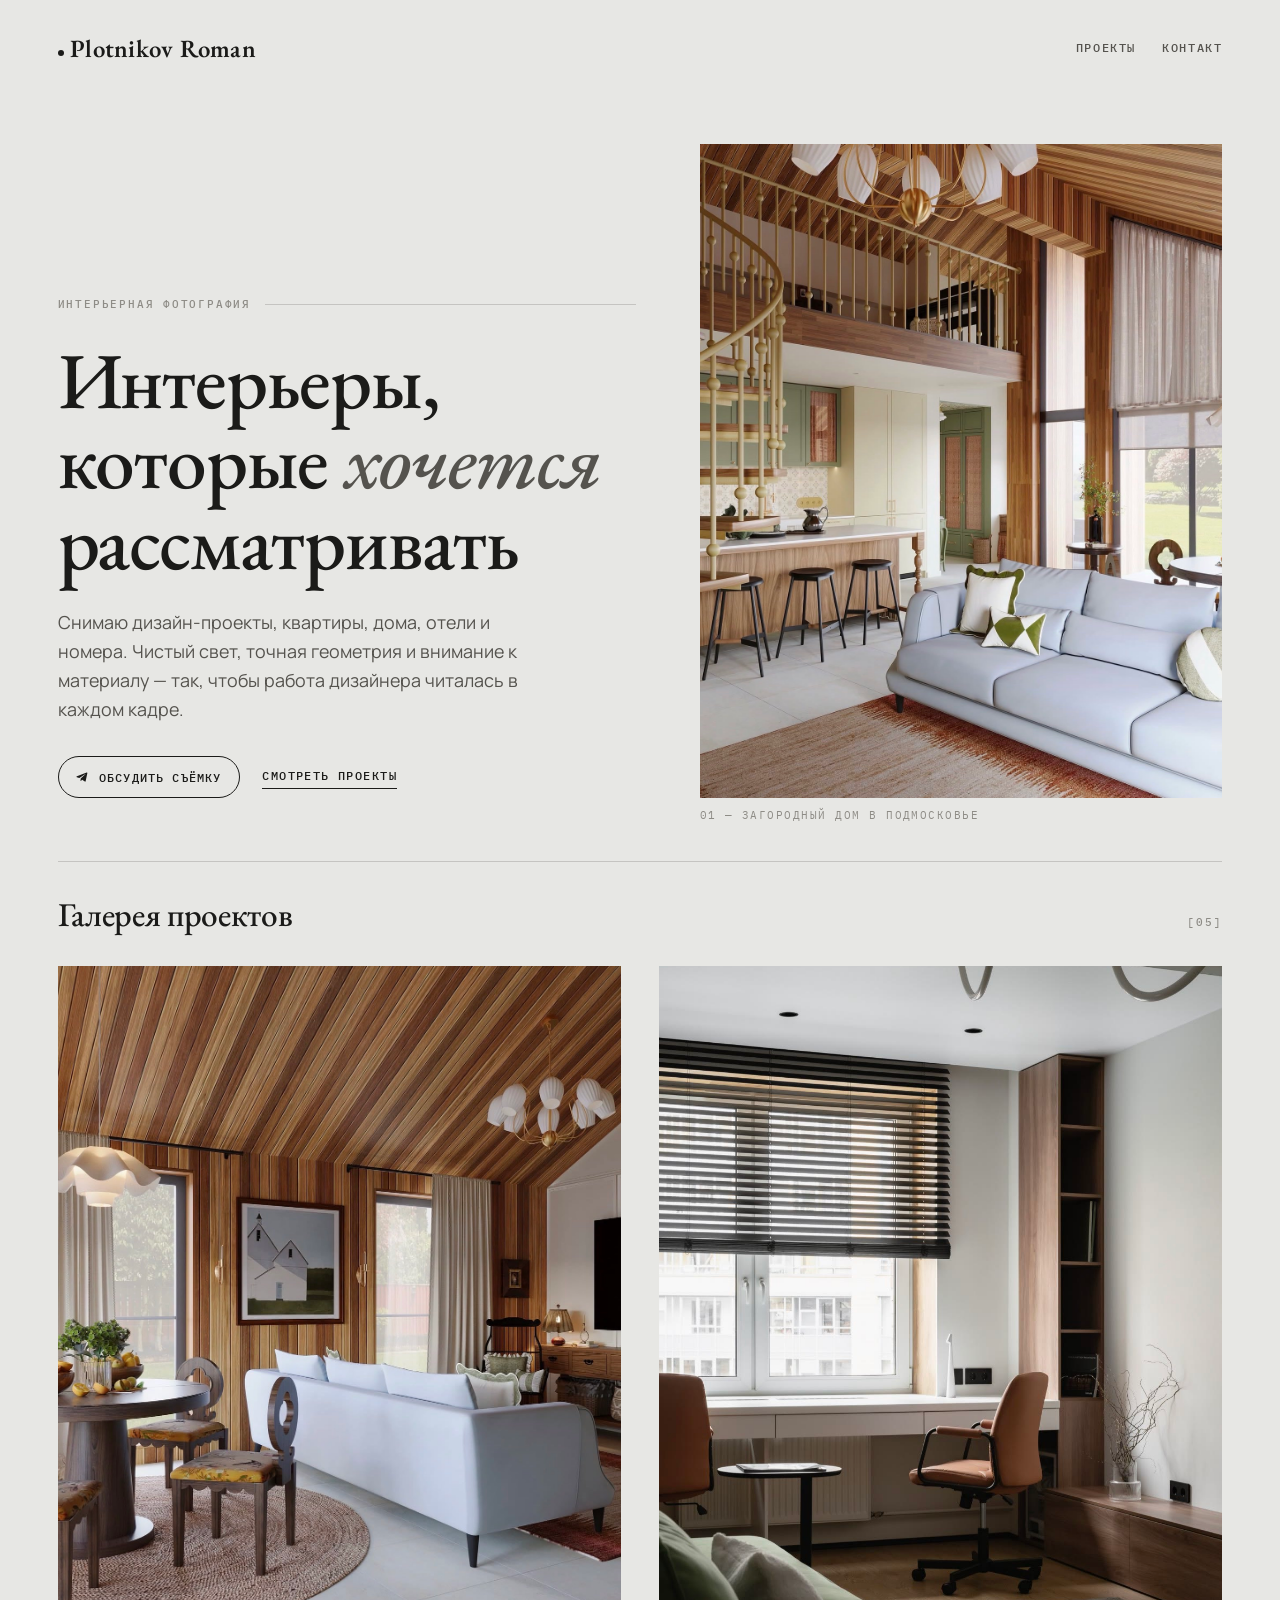
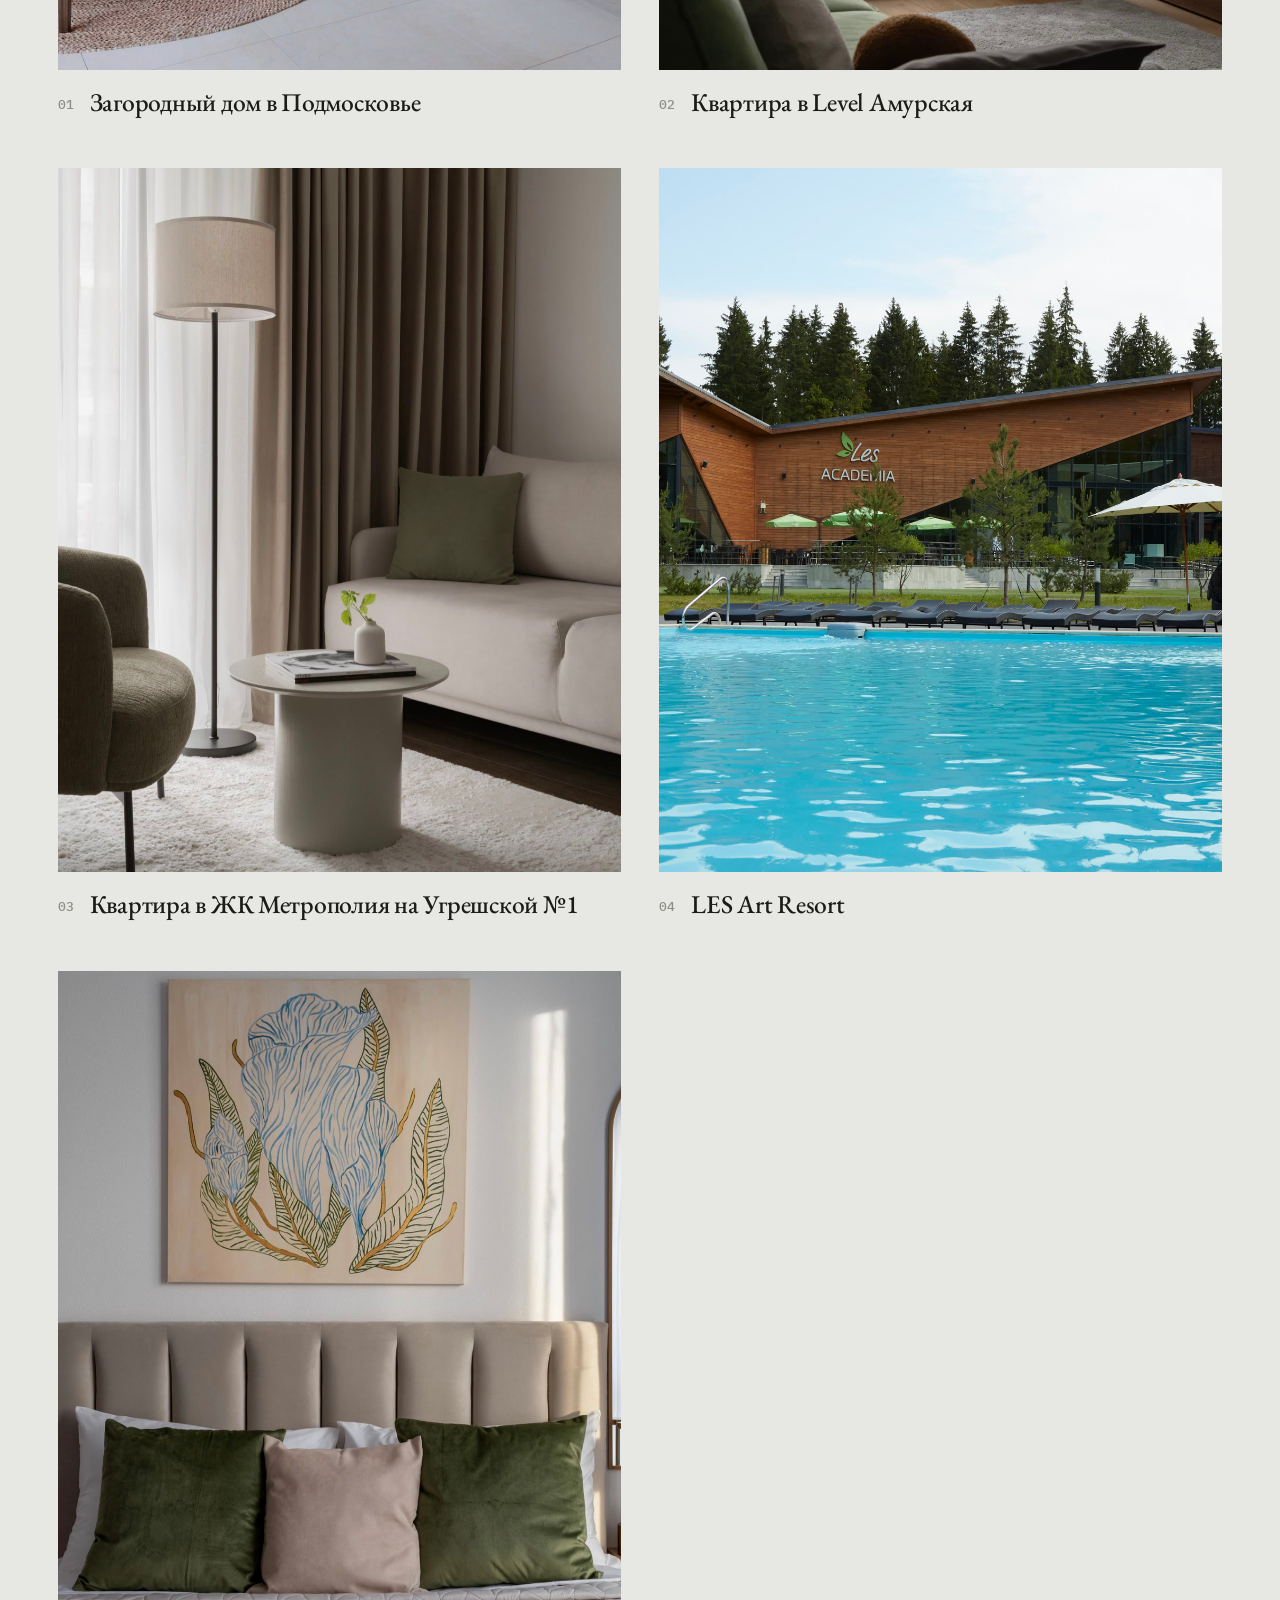
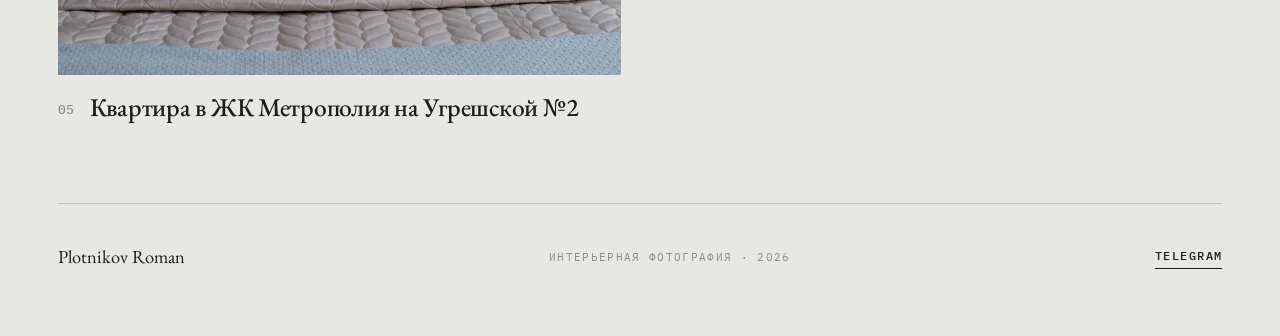
==== commit 296d37fc: "/home: split Metropoliya into two projects, 5 total, spaced Folders 1 and 2 are two different apartm" ====
--- a/home/index.html
+++ b/home/index.html
@@ -228,12 +228,15 @@
     { slug:'level-amurskaya', idx:'02', title:'Квартира в Level Амурская', meta:[], desc:'',
       cover:'img/foto-01.jpg',
       photos:['img/foto-01.jpg','img/foto-02.jpg','img/foto-03.jpg','img/foto-04.jpg','img/foto-05.jpg','img/foto-06.jpg','img/foto-07.jpg','img/foto-08.jpg','img/foto-09.jpg'] },
-    { slug:'metropoliya-ugreshskaya', idx:'03', title:'Квартира в ЖК Метрополия на Угрешской', meta:[], desc:'',
+    { slug:'metropoliya-ugreshskaya-1', idx:'03', title:'Квартира в ЖК Метрополия на Угрешской №1', meta:[], desc:'',
       cover:'img/p1-01.jpg',
-      photos:['img/p1-01.jpg','img/p1-02.jpg','img/p1-03.jpg','img/p1-04.jpg','img/p2-01.jpg','img/p2-02.jpg','img/p2-03.jpg','img/p2-04.jpg'] },
+      photos:['img/p1-01.jpg','img/p1-02.jpg','img/p1-03.jpg','img/p1-04.jpg'] },
     { slug:'les-art-resort', idx:'04', title:'LES Art Resort', meta:[], desc:'',
       cover:'img/les-12.jpg',
-      photos:['img/les-01.jpg','img/les-03.jpg','img/les-04.jpg','img/les-06.jpg','img/les-07.jpg','img/les-08.jpg','img/les-09.jpg','img/les-10.jpg','img/les-12.jpg'] }
+      photos:['img/les-01.jpg','img/les-03.jpg','img/les-04.jpg','img/les-06.jpg','img/les-07.jpg','img/les-08.jpg','img/les-09.jpg','img/les-10.jpg','img/les-12.jpg'] },
+    { slug:'metropoliya-ugreshskaya-2', idx:'05', title:'Квартира в ЖК Метрополия на Угрешской №2', meta:[], desc:'',
+      cover:'img/p2-01.jpg',
+      photos:['img/p2-01.jpg','img/p2-02.jpg','img/p2-03.jpg','img/p2-04.jpg'] }
   ];
 
   var grid=document.getElementById('projectsGrid'), gallery=document.getElementById('gallery');
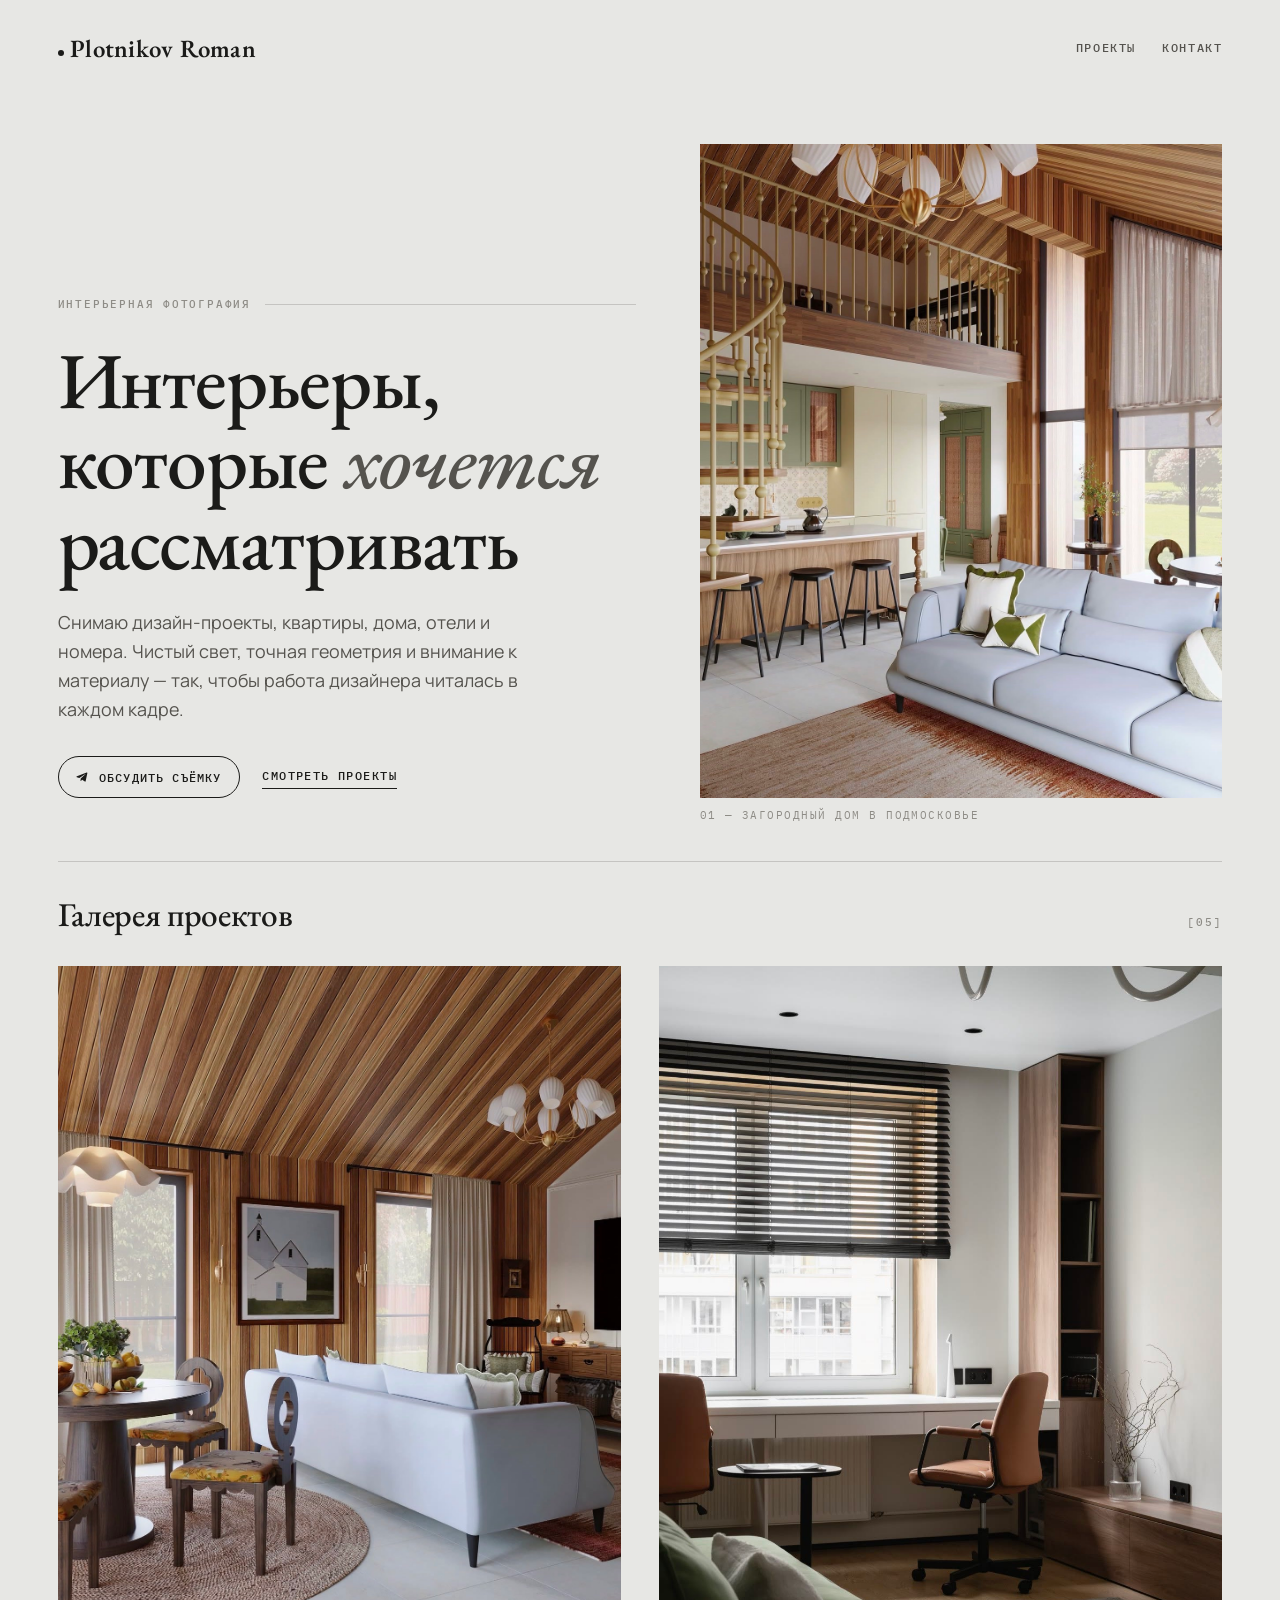
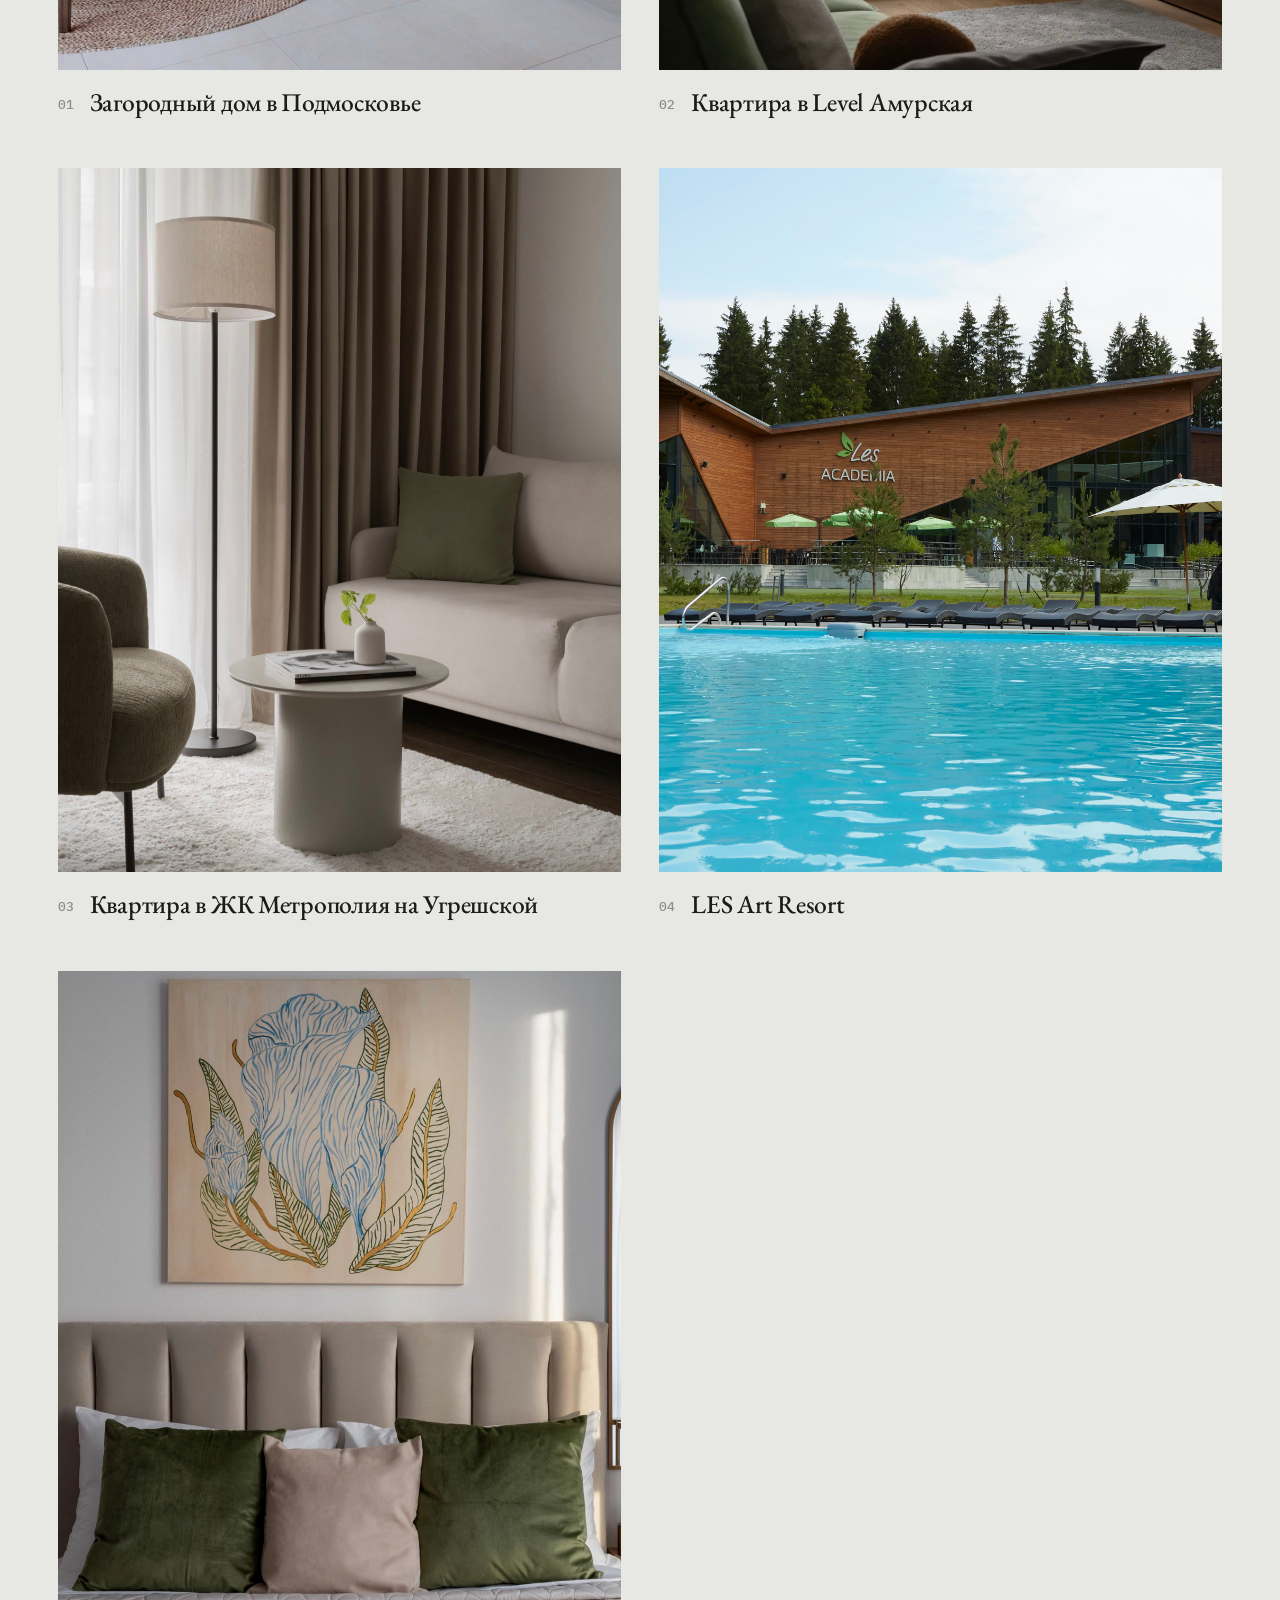
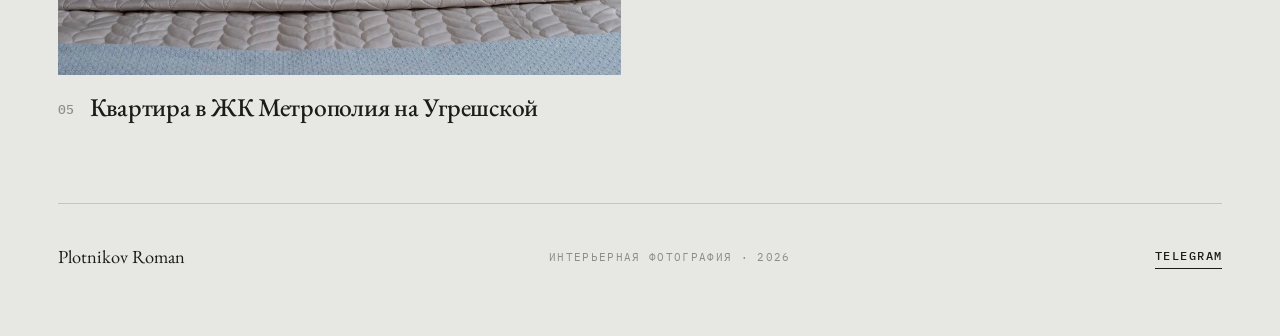
==== commit cbcf01ff: "/home: drop No1/No2 suffixes from Metropoliya titles" ====
--- a/home/index.html
+++ b/home/index.html
@@ -228,13 +228,13 @@
     { slug:'level-amurskaya', idx:'02', title:'Квартира в Level Амурская', meta:[], desc:'',
       cover:'img/foto-01.jpg',
       photos:['img/foto-01.jpg','img/foto-02.jpg','img/foto-03.jpg','img/foto-04.jpg','img/foto-05.jpg','img/foto-06.jpg','img/foto-07.jpg','img/foto-08.jpg','img/foto-09.jpg'] },
-    { slug:'metropoliya-ugreshskaya-1', idx:'03', title:'Квартира в ЖК Метрополия на Угрешской №1', meta:[], desc:'',
+    { slug:'metropoliya-ugreshskaya-1', idx:'03', title:'Квартира в ЖК Метрополия на Угрешской', meta:[], desc:'',
       cover:'img/p1-01.jpg',
       photos:['img/p1-01.jpg','img/p1-02.jpg','img/p1-03.jpg','img/p1-04.jpg'] },
     { slug:'les-art-resort', idx:'04', title:'LES Art Resort', meta:[], desc:'',
       cover:'img/les-12.jpg',
       photos:['img/les-01.jpg','img/les-03.jpg','img/les-04.jpg','img/les-06.jpg','img/les-07.jpg','img/les-08.jpg','img/les-09.jpg','img/les-10.jpg','img/les-12.jpg'] },
-    { slug:'metropoliya-ugreshskaya-2', idx:'05', title:'Квартира в ЖК Метрополия на Угрешской №2', meta:[], desc:'',
+    { slug:'metropoliya-ugreshskaya-2', idx:'05', title:'Квартира в ЖК Метрополия на Угрешской', meta:[], desc:'',
       cover:'img/p2-01.jpg',
       photos:['img/p2-01.jpg','img/p2-02.jpg','img/p2-03.jpg','img/p2-04.jpg'] }
   ];
